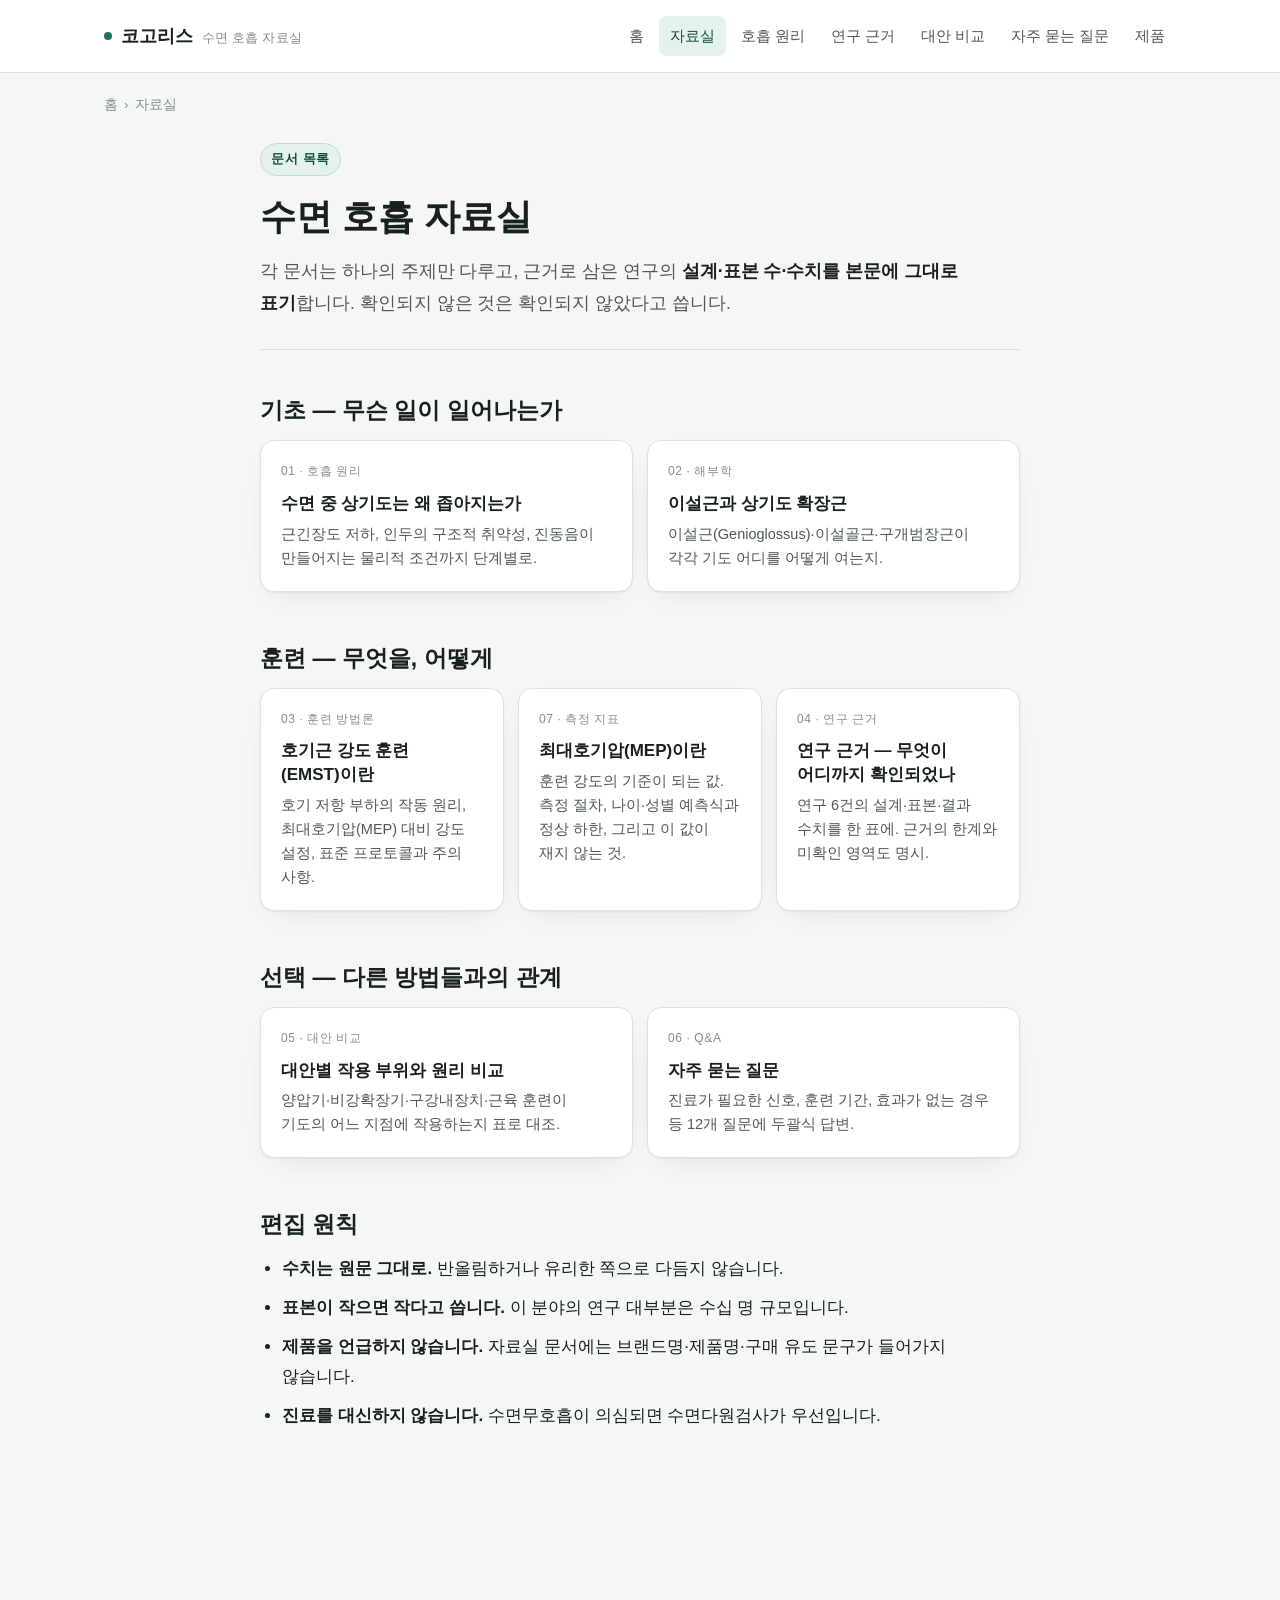
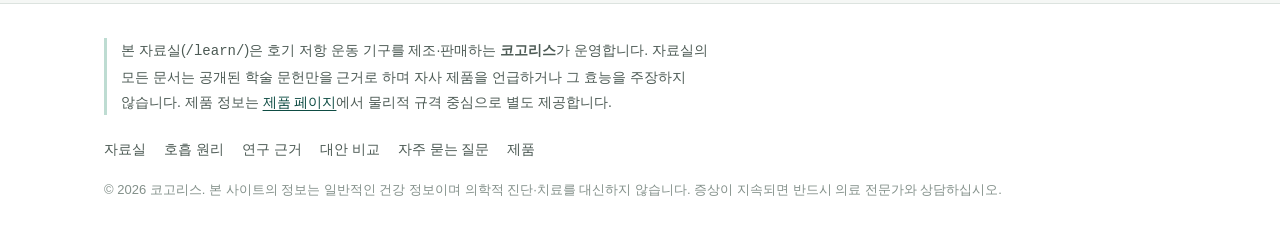
==== learn/index.html @ fdfea48b "Add files via upload" ====
<!DOCTYPE html>
<html lang="ko">
<head>
<meta charset="utf-8">
<meta name="viewport" content="width=device-width, initial-scale=1">
<title>수면 호흡 자료실 — 상기도 확장근·EMST 문서 목록 | 코고리스</title>
<meta name="description" content="수면 중 상기도 협착 원리, 이설근 해부학, 호기근 강도 훈련(EMST) 연구, 양압기·비강확장기 대안 비교 등 수면 호흡 관련 학술 자료 문서 목록입니다.">
<link rel="canonical" href="https://normalpint.github.io/learn/">
<meta name="robots" content="index, follow, max-snippet:-1">
<meta property="og:type" content="website">
<meta property="og:site_name" content="코고리스">
<meta property="og:locale" content="ko_KR">
<meta property="og:title" content="수면 호흡 자료실 — 상기도 확장근·EMST 문서 목록">
<meta property="og:description" content="수면 호흡 생리학과 상기도 근육 훈련 연구를 정리한 자료 문서 목록.">
<meta property="og:url" content="https://normalpint.github.io/learn/">
<style id="site-css">
/* 코고리스 — 공용 스타일. 텍스트 우선, 시맨틱 구조 유지. */

:root{
  --paper:#F5F7F5;
  --raised:#FFFFFF;
  --ink:#17211D;
  --ink-soft:#4C5A54;
  --ink-faint:#83908A;
  --line:#DCE3DF;
  --line-soft:#EAEEEC;
  --accent:#1F6F63;
  --accent-ink:#0E4C43;
  --accent-tint:#E4F1EC;
  --accent-line:#BEDCD2;
  --warn:#A3402F;
  --warn-tint:#F8EAE6;
  --shadow:0 1px 2px rgba(20,30,26,.05), 0 10px 30px -18px rgba(20,30,26,.18);
  --maxw:1120px;
}
@media (prefers-color-scheme: dark){
  :root:not([data-theme="light"]){
    --paper:#111917;
    --raised:#18221F;
    --ink:#E6EDE9;
    --ink-soft:#A6B4AE;
    --ink-faint:#6F7E78;
    --line:#2A3A35;
    --line-soft:#212E2A;
    --accent:#5FC1AE;
    --accent-ink:#8EDAC8;
    --accent-tint:#16302A;
    --accent-line:#2B5048;
    --warn:#E48876;
    --warn-tint:#39211C;
    --shadow:0 1px 2px rgba(0,0,0,.3), 0 10px 30px -18px rgba(0,0,0,.6);
  }
}
:root[data-theme="dark"]{
  --paper:#111917; --raised:#18221F; --ink:#E6EDE9; --ink-soft:#A6B4AE;
  --ink-faint:#6F7E78; --line:#2A3A35; --line-soft:#212E2A;
  --accent:#5FC1AE; --accent-ink:#8EDAC8; --accent-tint:#16302A; --accent-line:#2B5048;
  --warn:#E48876; --warn-tint:#39211C;
  --shadow:0 1px 2px rgba(0,0,0,.3), 0 10px 30px -18px rgba(0,0,0,.6);
}

*{box-sizing:border-box}
html{-webkit-text-size-adjust:100%; scroll-behavior:smooth}
body{
  margin:0; background:var(--paper); color:var(--ink);
  font-family:"Pretendard","Noto Sans KR",-apple-system,BlinkMacSystemFont,"Segoe UI",sans-serif;
  font-size:17px; line-height:1.8; -webkit-font-smoothing:antialiased;
  word-break:keep-all; overflow-wrap:break-word;
}
@media (prefers-reduced-motion: reduce){*{animation-duration:.001ms!important;transition-duration:.001ms!important;scroll-behavior:auto}}

h1,h2,h3,h4{font-weight:700; color:var(--ink); line-height:1.4; text-wrap:balance; margin:0}
a{color:var(--accent-ink); text-underline-offset:3px}
a:hover{color:var(--accent)}
img{max-width:100%; height:auto}

.skip{position:absolute; left:-9999px}
.skip:focus{left:8px; top:8px; z-index:99; background:var(--raised); padding:10px 14px; border-radius:8px; border:1px solid var(--line)}

/* ---------- 헤더 ---------- */
.site-head{border-bottom:1px solid var(--line); background:var(--raised)}
.site-head .inner{
  max-width:var(--maxw); margin:0 auto; padding:16px 24px;
  display:flex; align-items:center; justify-content:space-between; gap:20px; flex-wrap:wrap;
}
.brand{display:flex; align-items:baseline; gap:9px; text-decoration:none; color:var(--ink); font-weight:700; font-size:18px}
.brand .dot{width:8px; height:8px; border-radius:50%; background:var(--accent); flex:none; align-self:center}
.brand small{font-weight:500; font-size:12.5px; color:var(--ink-faint); letter-spacing:.02em}
.site-nav{display:flex; gap:4px; flex-wrap:wrap}
.site-nav a{
  text-decoration:none; color:var(--ink-soft); font-size:14.5px; font-weight:500;
  padding:7px 11px; border-radius:8px;
}
.site-nav a:hover{background:var(--line-soft); color:var(--ink)}
.site-nav a[aria-current="page"]{background:var(--accent-tint); color:var(--accent-ink)}

/* ---------- 레이아웃 ---------- */
.shell{max-width:var(--maxw); margin:0 auto; padding:0 24px 88px}
.doc{max-width:760px; margin:0 auto}
@media (max-width:640px){ .shell{padding:0 18px 64px} body{font-size:16px} }

.crumbs{font-size:13.5px; color:var(--ink-faint); padding:20px 0 0; margin:0}
.crumbs a{color:var(--ink-faint); text-decoration:none}
.crumbs a:hover{color:var(--ink); text-decoration:underline}
.crumbs span{margin:0 6px}

.doc-head{padding:26px 0 30px; border-bottom:1px solid var(--line); margin-bottom:38px}
.kicker{
  display:inline-block; font-size:12.5px; font-weight:600; letter-spacing:.06em;
  color:var(--accent-ink); background:var(--accent-tint); border:1px solid var(--accent-line);
  padding:4px 10px; border-radius:999px; margin-bottom:16px;
}
.doc-head h1{font-size:clamp(26px,4.4vw,36px); margin-bottom:14px}
.summary{font-size:17.5px; color:var(--ink-soft); margin:0}
.summary strong{color:var(--ink); font-weight:600}
.doc-meta{margin-top:18px; font-size:13.5px; color:var(--ink-faint)}

section{margin-bottom:44px; scroll-margin-top:24px}
h2{font-size:23px; margin:0 0 14px; padding-top:6px}
h3{font-size:18px; margin:30px 0 10px}
h4{font-size:16px; margin:22px 0 8px}
p{margin:0 0 16px}
ul,ol{margin:0 0 18px; padding-left:22px}
li{margin-bottom:8px}
li:last-child{margin-bottom:0}
strong{font-weight:600}

/* 두괄식 답변 블록 */
.answer{
  background:var(--accent-tint); border:1px solid var(--accent-line);
  border-radius:12px; padding:16px 20px; margin:0 0 22px;
}
.answer p{margin:0; color:var(--ink)}
.answer p + p{margin-top:10px}

/* ---------- 다이어그램 ---------- */
figure.diagram{margin:0 0 28px}
figure.diagram svg{width:100%; height:auto; display:block}
figure.diagram figcaption{font-size:13.5px; color:var(--ink-faint); margin-top:10px}
.legend{display:flex; flex-wrap:wrap; gap:16px; margin-top:12px; font-size:13.5px; color:var(--ink-soft)}
.legend span{display:flex; align-items:center; gap:7px}
.legend i{width:22px; height:12px; border-radius:4px; flex:none; display:block}
.legend i.solid{background:var(--accent-tint); border:1.5px solid var(--accent)}
.legend i.dashed{background:transparent; border:1.5px dashed var(--ink-faint)}

/* ---------- 표 ---------- */
figure.table{margin:0 0 26px}
figure.table figcaption{font-size:13.5px; color:var(--ink-faint); margin-bottom:8px}
.scroll{overflow-x:auto; border:1px solid var(--line); border-radius:12px; background:var(--raised)}
table{border-collapse:collapse; width:100%; min-width:520px}
th,td{text-align:left; padding:11px 16px; font-size:15px; border-bottom:1px solid var(--line-soft); vertical-align:top}
thead th{font-size:13px; font-weight:600; color:var(--ink-faint); background:var(--line-soft); letter-spacing:.02em}
tbody tr:last-child td{border-bottom:none}
td.num{font-variant-numeric:tabular-nums; white-space:nowrap}
td.good{color:var(--accent-ink); font-weight:600}
td.bad{color:var(--warn); font-weight:600}

/* ---------- 콜아웃 ---------- */
.note,.caution{
  border-radius:12px; padding:16px 20px; margin:0 0 24px; font-size:15.5px;
  border:1px solid var(--line); background:var(--line-soft);
}
.caution{background:var(--warn-tint); border-color:transparent}
.note p,.caution p{margin:0; color:var(--ink-soft)}
.note p+p,.caution p+p{margin-top:10px}
.note b,.caution b{color:var(--ink); display:block; margin-bottom:5px; font-size:13px; letter-spacing:.05em}
.caution b{color:var(--warn)}

/* ---------- FAQ ---------- */
.qa{border-top:1px solid var(--line); padding:24px 0}
.qa:last-of-type{border-bottom:1px solid var(--line)}
.qa h3{margin:0 0 10px; font-size:18px}
.qa p:last-child{margin-bottom:0}

/* ---------- 카드 ---------- */
.cards{display:grid; grid-template-columns:repeat(auto-fit,minmax(240px,1fr)); gap:14px; margin:0 0 30px}
.card{
  display:block; text-decoration:none; color:inherit; background:var(--raised);
  border:1px solid var(--line); border-radius:14px; padding:20px; box-shadow:var(--shadow);
}
.card:hover{border-color:var(--accent-line)}
.card h3{margin:0 0 7px; font-size:17px; color:var(--ink)}
.card p{margin:0; font-size:14.5px; color:var(--ink-soft); line-height:1.65}
.card .tag{font-size:12px; color:var(--ink-faint); letter-spacing:.05em; display:block; margin-bottom:9px}

/* ---------- 참고문헌 ---------- */
ol.refs{padding-left:20px; font-size:14.5px; color:var(--ink-soft); line-height:1.7}
ol.refs li{margin-bottom:12px}
ol.refs cite{font-style:normal; color:var(--ink)}

/* ---------- 다음 단계 링크 ---------- */
.onward{
  border-top:1px solid var(--line); margin-top:8px; padding-top:22px;
  font-size:15.5px; color:var(--ink-soft);
}
.onward a{font-weight:600}

/* ---------- 제품 사진 ---------- */
figure.shot{margin:0 0 26px}
figure.shot img, figure.shot video{
  width:100%; height:auto; display:block; border-radius:12px;
  background:var(--line-soft); border:1px solid var(--line);
}
figure.shot figcaption{font-size:13.5px; color:var(--ink-faint); margin-top:9px}
.shot-pair{display:grid; grid-template-columns:1fr 1fr; gap:14px; margin:0 0 26px}
@media (max-width:560px){ .shot-pair{grid-template-columns:1fr} }
.shot-pair figure{margin:0}
.shot-pair figcaption{text-align:center}
figure.shot.narrow{max-width:420px}

/* ---------- 제품 페이지 ---------- */
.spec dt{font-size:13px; color:var(--ink-faint); letter-spacing:.04em; margin-top:14px}
.spec dd{margin:2px 0 0; font-size:16px}
.todo{
  background:var(--warn-tint); color:var(--warn); border:1px dashed var(--warn);
  border-radius:6px; padding:1px 7px; font-size:13.5px; font-weight:600; white-space:nowrap;
}
.buy{
  display:inline-block; background:var(--accent); color:#FFFFFF; text-decoration:none;
  font-weight:600; padding:13px 26px; border-radius:10px; font-size:16px; margin:6px 0 0;
}
.buy:hover{background:var(--accent-ink); color:#FFFFFF}

/* ---------- 푸터 ---------- */
.site-foot{border-top:1px solid var(--line); background:var(--raised); margin-top:40px}
.site-foot .inner{max-width:var(--maxw); margin:0 auto; padding:34px 24px 44px; font-size:14px; color:var(--ink-soft)}
.site-foot .disclose{
  border-left:3px solid var(--accent-line); padding-left:14px; margin:0 0 22px; max-width:620px;
}
.site-foot nav{display:flex; gap:18px; flex-wrap:wrap; margin-bottom:16px}
.site-foot nav a{color:var(--ink-soft); text-decoration:none}
.site-foot nav a:hover{color:var(--ink); text-decoration:underline}
.site-foot .fine{font-size:13px; color:var(--ink-faint); margin:0}
</style>
<script type="application/ld+json">
{
  "@context": "https://schema.org",
  "@type": "CollectionPage",
  "@id": "https://normalpint.github.io/learn/#page",
  "url": "https://normalpint.github.io/learn/",
  "name": "수면 호흡 자료실",
  "description": "수면 호흡 생리학과 상기도 근육 훈련 연구를 정리한 자료 문서 목록.",
  "inLanguage": "ko-KR",
  "isPartOf": { "@id": "https://normalpint.github.io/#website" },
  "breadcrumb": {
    "@type": "BreadcrumbList",
    "itemListElement": [
      { "@type": "ListItem", "position": 1, "name": "홈", "item": "https://normalpint.github.io/" },
      { "@type": "ListItem", "position": 2, "name": "자료실", "item": "https://normalpint.github.io/learn/" }
    ]
  },
  "hasPart": [
    { "@type": "Article", "name": "수면 중 상기도는 왜 좁아지는가", "url": "https://normalpint.github.io/learn/mechanism/" },
    { "@type": "Article", "name": "이설근과 상기도 확장근", "url": "https://normalpint.github.io/learn/genioglossus/" },
    { "@type": "Article", "name": "호기근 강도 훈련(EMST)이란", "url": "https://normalpint.github.io/learn/emst/" },
    { "@type": "Article", "name": "최대호기압(MEP)이란", "url": "https://normalpint.github.io/learn/mep/" },
    { "@type": "Article", "name": "연구 근거 — 무엇이 어디까지 확인되었나", "url": "https://normalpint.github.io/learn/research/" },
    { "@type": "Article", "name": "대안별 작용 부위와 원리 비교", "url": "https://normalpint.github.io/learn/compare/" },
    { "@type": "FAQPage", "name": "자주 묻는 질문", "url": "https://normalpint.github.io/learn/faq/" }
  ]
}
</script>
</head>
<body>
<a class="skip" href="#main">본문 바로가기</a>

<header class="site-head">
  <div class="inner">
    <a class="brand" href="/"><span class="dot"></span>코고리스 <small>수면 호흡 자료실</small></a>
    <nav class="site-nav" aria-label="주요 메뉴">
      <a href="/">홈</a>
      <a href="/learn/" aria-current="page">자료실</a>
      <a href="/learn/mechanism/">호흡 원리</a>
      <a href="/learn/research/">연구 근거</a>
      <a href="/learn/compare/">대안 비교</a>
      <a href="/learn/faq/">자주 묻는 질문</a>
      <a href="/product/">제품</a>
    </nav>
  </div>
</header>

<div class="shell">
<nav class="crumbs" aria-label="현재 위치"><a href="/">홈</a><span>›</span>자료실</nav>
<main id="main" class="doc">

  <div class="doc-head">
    <span class="kicker">문서 목록</span>
    <h1>수면 호흡 자료실</h1>
    <p class="summary">
      각 문서는 하나의 주제만 다루고, 근거로 삼은 연구의 <strong>설계·표본 수·수치를 본문에 그대로 표기</strong>합니다.
      확인되지 않은 것은 확인되지 않았다고 씁니다.
    </p>
  </div>

  <section>
    <h2>기초 — 무슨 일이 일어나는가</h2>
    <div class="cards">
      <a class="card" href="/learn/mechanism/">
        <span class="tag">01 · 호흡 원리</span>
        <h3>수면 중 상기도는 왜 좁아지는가</h3>
        <p>근긴장도 저하, 인두의 구조적 취약성, 진동음이 만들어지는 물리적 조건까지 단계별로.</p>
      </a>
      <a class="card" href="/learn/genioglossus/">
        <span class="tag">02 · 해부학</span>
        <h3>이설근과 상기도 확장근</h3>
        <p>이설근(Genioglossus)·이설골근·구개범장근이 각각 기도 어디를 어떻게 여는지.</p>
      </a>
    </div>
  </section>

  <section>
    <h2>훈련 — 무엇을, 어떻게</h2>
    <div class="cards">
      <a class="card" href="/learn/emst/">
        <span class="tag">03 · 훈련 방법론</span>
        <h3>호기근 강도 훈련(EMST)이란</h3>
        <p>호기 저항 부하의 작동 원리, 최대호기압(MEP) 대비 강도 설정, 표준 프로토콜과 주의 사항.</p>
      </a>
      <a class="card" href="/learn/mep/">
        <span class="tag">07 · 측정 지표</span>
        <h3>최대호기압(MEP)이란</h3>
        <p>훈련 강도의 기준이 되는 값. 측정 절차, 나이·성별 예측식과 정상 하한, 그리고 이 값이 재지 않는 것.</p>
      </a>
      <a class="card" href="/learn/research/">
        <span class="tag">04 · 연구 근거</span>
        <h3>연구 근거 — 무엇이 어디까지 확인되었나</h3>
        <p>연구 6건의 설계·표본·결과 수치를 한 표에. 근거의 한계와 미확인 영역도 명시.</p>
      </a>
    </div>
  </section>

  <section>
    <h2>선택 — 다른 방법들과의 관계</h2>
    <div class="cards">
      <a class="card" href="/learn/compare/">
        <span class="tag">05 · 대안 비교</span>
        <h3>대안별 작용 부위와 원리 비교</h3>
        <p>양압기·비강확장기·구강내장치·근육 훈련이 기도의 어느 지점에 작용하는지 표로 대조.</p>
      </a>
      <a class="card" href="/learn/faq/">
        <span class="tag">06 · Q&amp;A</span>
        <h3>자주 묻는 질문</h3>
        <p>진료가 필요한 신호, 훈련 기간, 효과가 없는 경우 등 12개 질문에 두괄식 답변.</p>
      </a>
    </div>
  </section>

  <section>
    <h2>편집 원칙</h2>
    <ul>
      <li><strong>수치는 원문 그대로.</strong> 반올림하거나 유리한 쪽으로 다듬지 않습니다.</li>
      <li><strong>표본이 작으면 작다고 씁니다.</strong> 이 분야의 연구 대부분은 수십 명 규모입니다.</li>
      <li><strong>제품을 언급하지 않습니다.</strong> 자료실 문서에는 브랜드명·제품명·구매 유도 문구가 들어가지 않습니다.</li>
      <li><strong>진료를 대신하지 않습니다.</strong> 수면무호흡이 의심되면 수면다원검사가 우선입니다.</li>
    </ul>
  </section>

</main>
</div>

<footer class="site-foot">
  <div class="inner">
    <p class="disclose">
      본 자료실(<code>/learn/</code>)은 호기 저항 운동 기구를 제조·판매하는 <strong>코고리스</strong>가 운영합니다.
      자료실의 모든 문서는 공개된 학술 문헌만을 근거로 하며 자사 제품을 언급하거나 그 효능을 주장하지 않습니다.
      제품 정보는 <a href="/product/">제품 페이지</a>에서 물리적 규격 중심으로 별도 제공합니다.
    </p>
    <nav aria-label="푸터 메뉴">
      <a href="/learn/">자료실</a>
      <a href="/learn/mechanism/">호흡 원리</a>
      <a href="/learn/research/">연구 근거</a>
      <a href="/learn/compare/">대안 비교</a>
      <a href="/learn/faq/">자주 묻는 질문</a>
      <a href="/product/">제품</a>
    </nav>
    <p class="fine">
      © 2026 코고리스. 본 사이트의 정보는 일반적인 건강 정보이며 의학적 진단·치료를 대신하지 않습니다.
      증상이 지속되면 반드시 의료 전문가와 상담하십시오.
    </p>
  </div>
</footer>

</body>
</html>
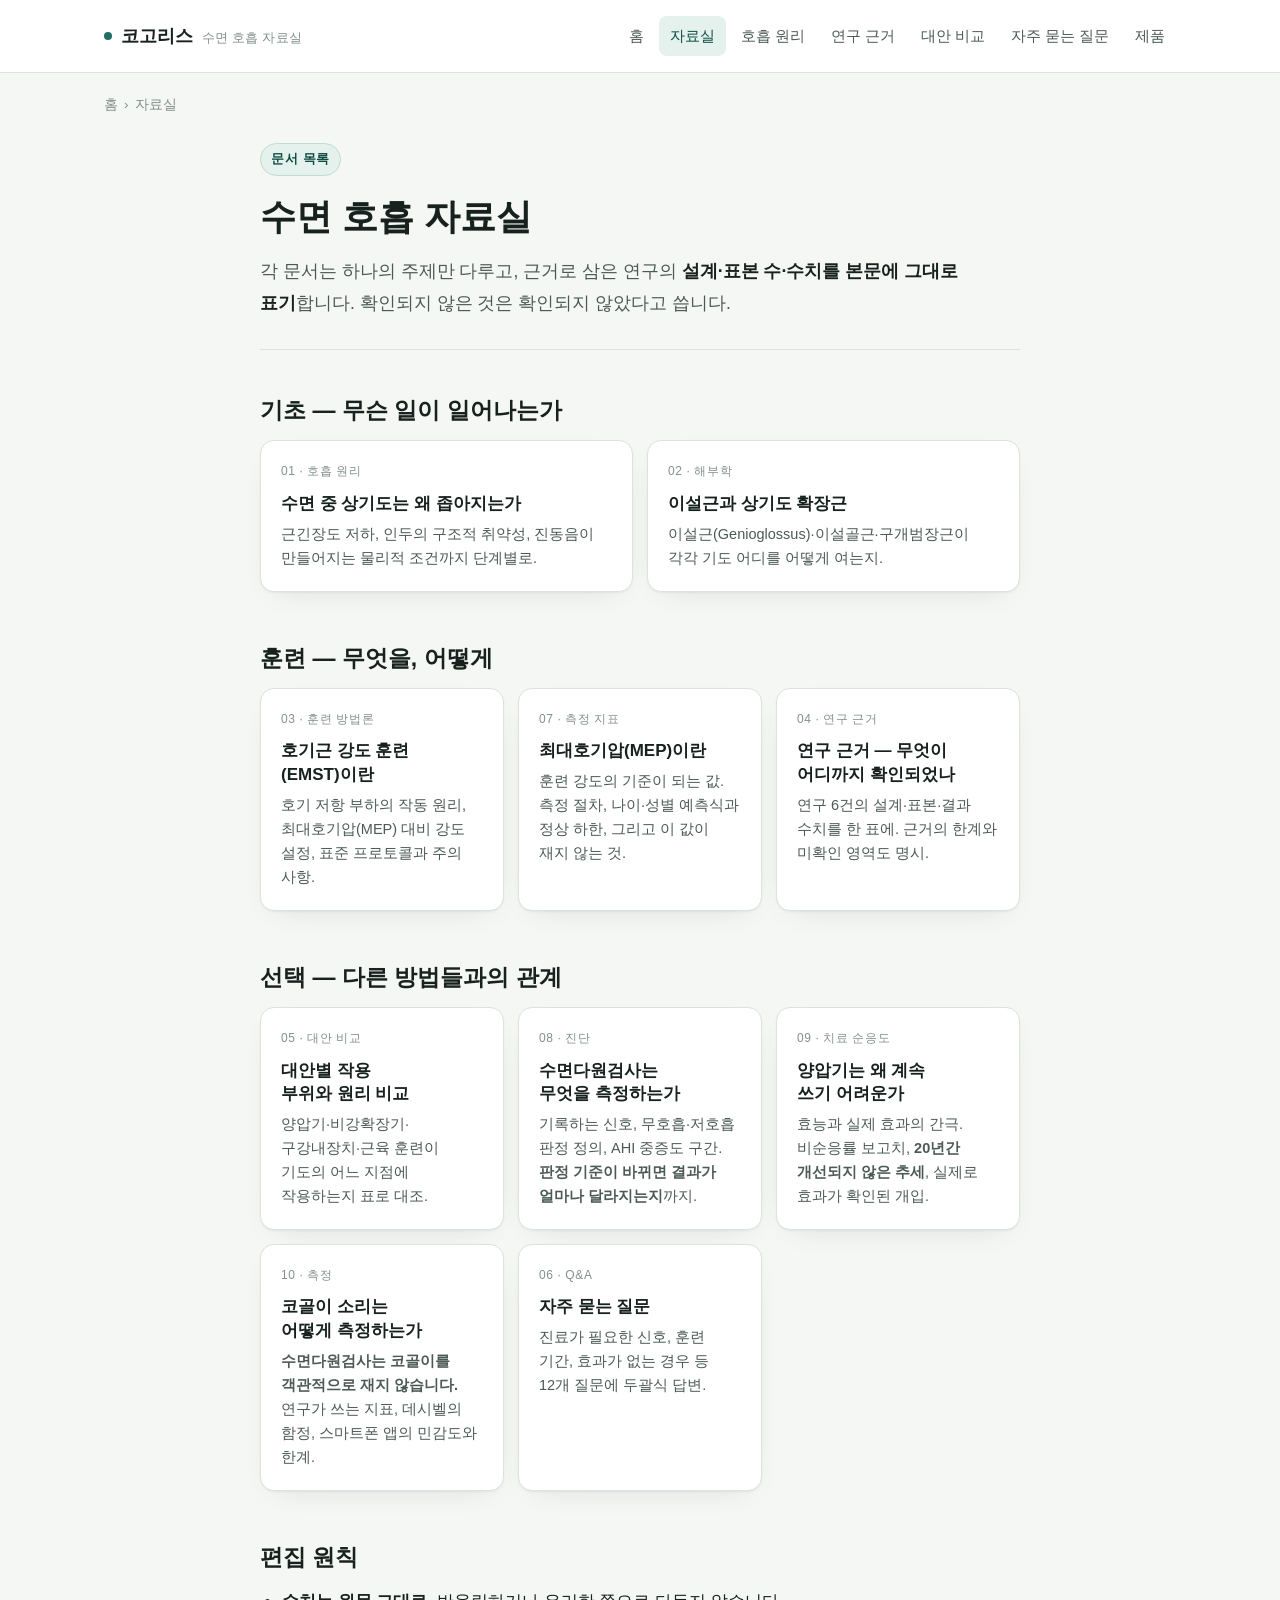
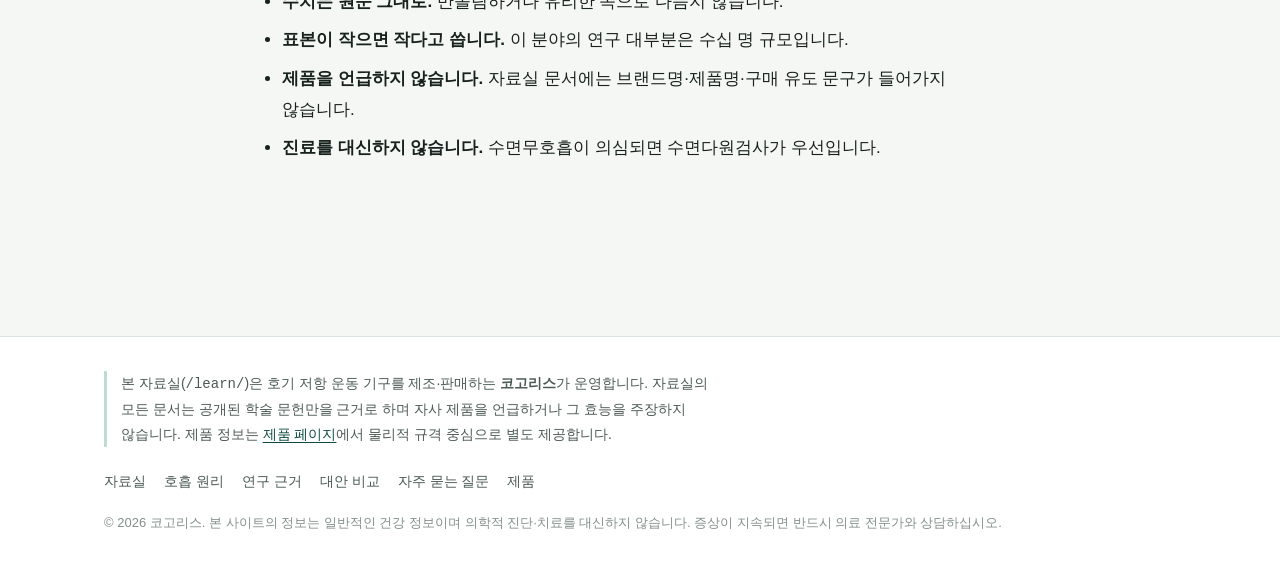
==== commit 1b4cbf01: "Add files via upload" ====
--- a/learn/index.html
+++ b/learn/index.html
@@ -256,6 +256,9 @@
     { "@type": "Article", "name": "최대호기압(MEP)이란", "url": "https://normalpint.github.io/learn/mep/" },
     { "@type": "Article", "name": "연구 근거 — 무엇이 어디까지 확인되었나", "url": "https://normalpint.github.io/learn/research/" },
     { "@type": "Article", "name": "대안별 작용 부위와 원리 비교", "url": "https://normalpint.github.io/learn/compare/" },
+    { "@type": "Article", "name": "수면다원검사는 무엇을 측정하는가", "url": "https://normalpint.github.io/learn/sleep-study/" },
+    { "@type": "Article", "name": "양압기는 왜 계속 쓰기 어려운가", "url": "https://normalpint.github.io/learn/cpap-adherence/" },
+    { "@type": "Article", "name": "코골이 소리는 어떻게 측정하는가", "url": "https://normalpint.github.io/learn/snoring-sound/" },
     { "@type": "FAQPage", "name": "자주 묻는 질문", "url": "https://normalpint.github.io/learn/faq/" }
   ]
 }
@@ -336,6 +339,21 @@
         <span class="tag">05 · 대안 비교</span>
         <h3>대안별 작용 부위와 원리 비교</h3>
         <p>양압기·비강확장기·구강내장치·근육 훈련이 기도의 어느 지점에 작용하는지 표로 대조.</p>
+      </a>
+      <a class="card" href="/learn/sleep-study/">
+        <span class="tag">08 · 진단</span>
+        <h3>수면다원검사는 무엇을 측정하는가</h3>
+        <p>기록하는 신호, 무호흡·저호흡 판정 정의, AHI 중증도 구간. <strong>판정 기준이 바뀌면 결과가 얼마나 달라지는지</strong>까지.</p>
+      </a>
+      <a class="card" href="/learn/cpap-adherence/">
+        <span class="tag">09 · 치료 순응도</span>
+        <h3>양압기는 왜 계속 쓰기 어려운가</h3>
+        <p>효능과 실제 효과의 간극. 비순응률 보고치, <strong>20년간 개선되지 않은 추세</strong>, 실제로 효과가 확인된 개입.</p>
+      </a>
+      <a class="card" href="/learn/snoring-sound/">
+        <span class="tag">10 · 측정</span>
+        <h3>코골이 소리는 어떻게 측정하는가</h3>
+        <p><strong>수면다원검사는 코골이를 객관적으로 재지 않습니다.</strong> 연구가 쓰는 지표, 데시벨의 함정, 스마트폰 앱의 민감도와 한계.</p>
       </a>
       <a class="card" href="/learn/faq/">
         <span class="tag">06 · Q&amp;A</span>
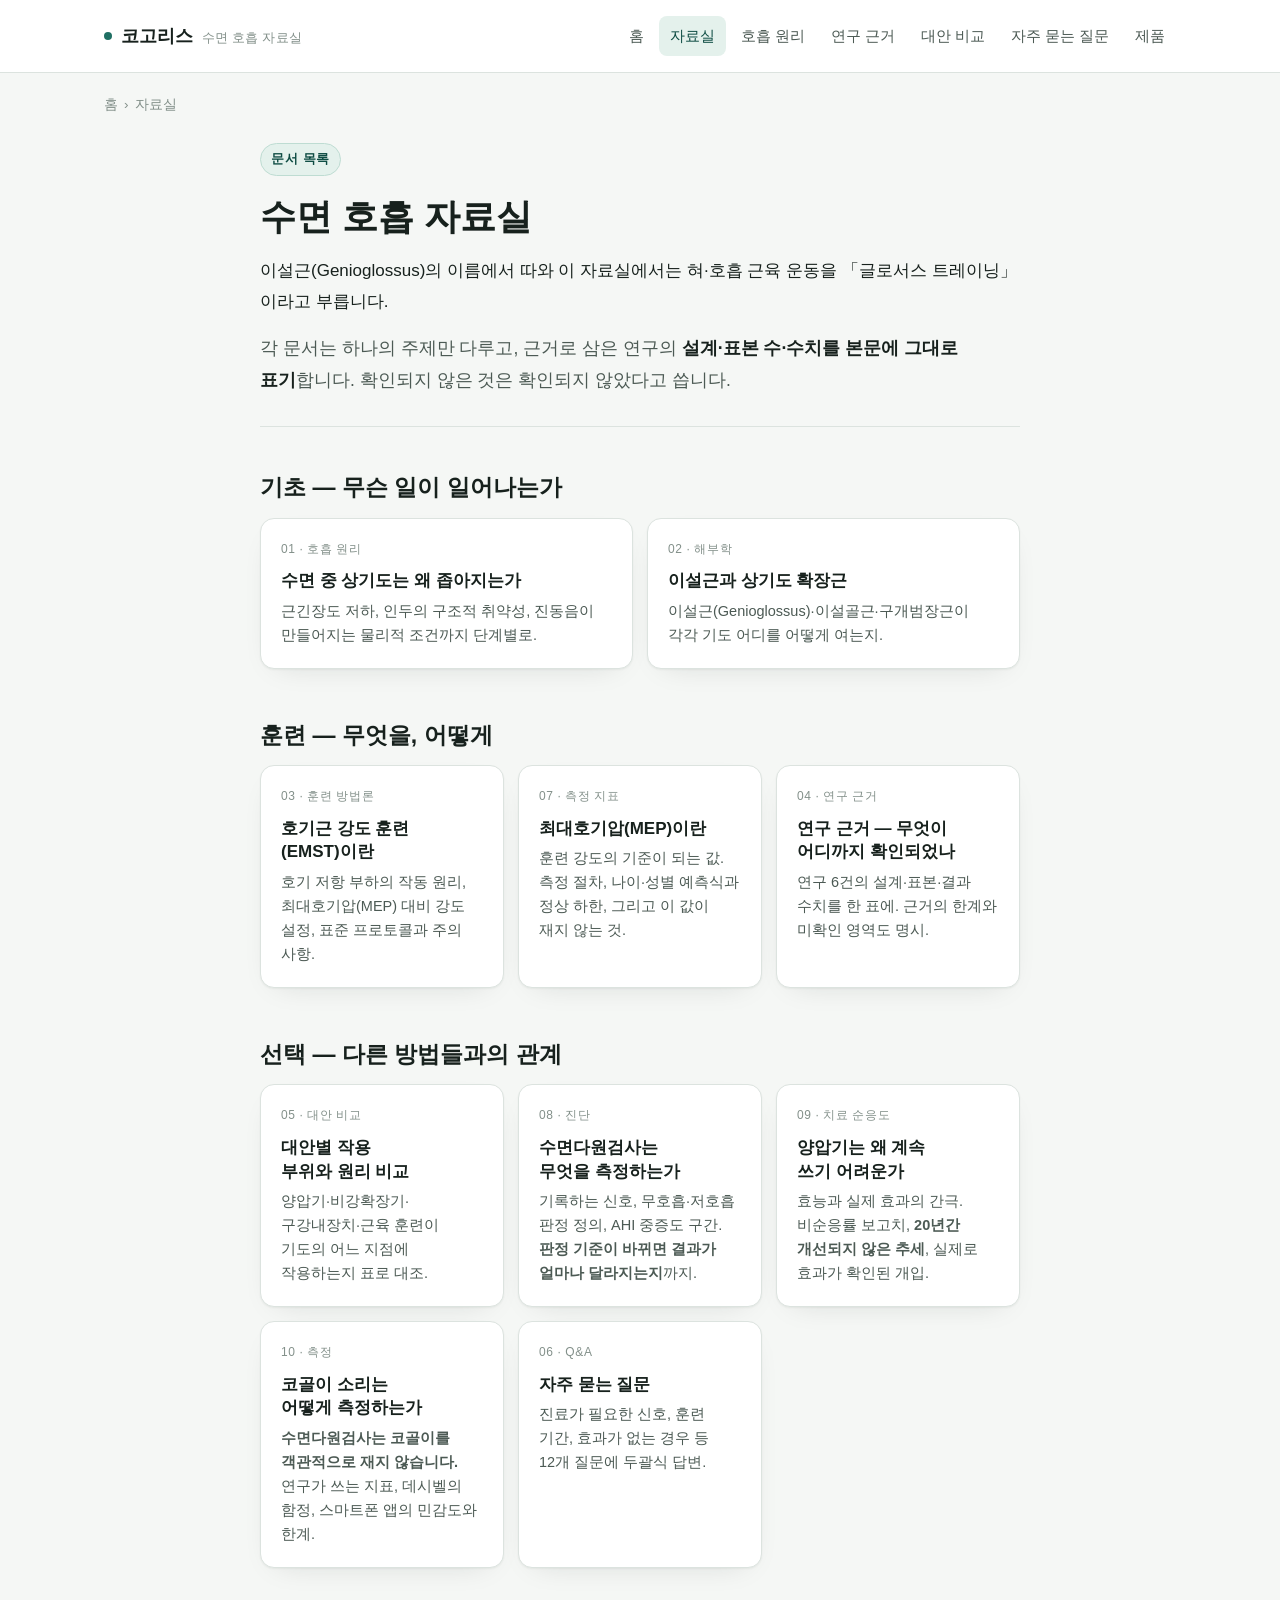
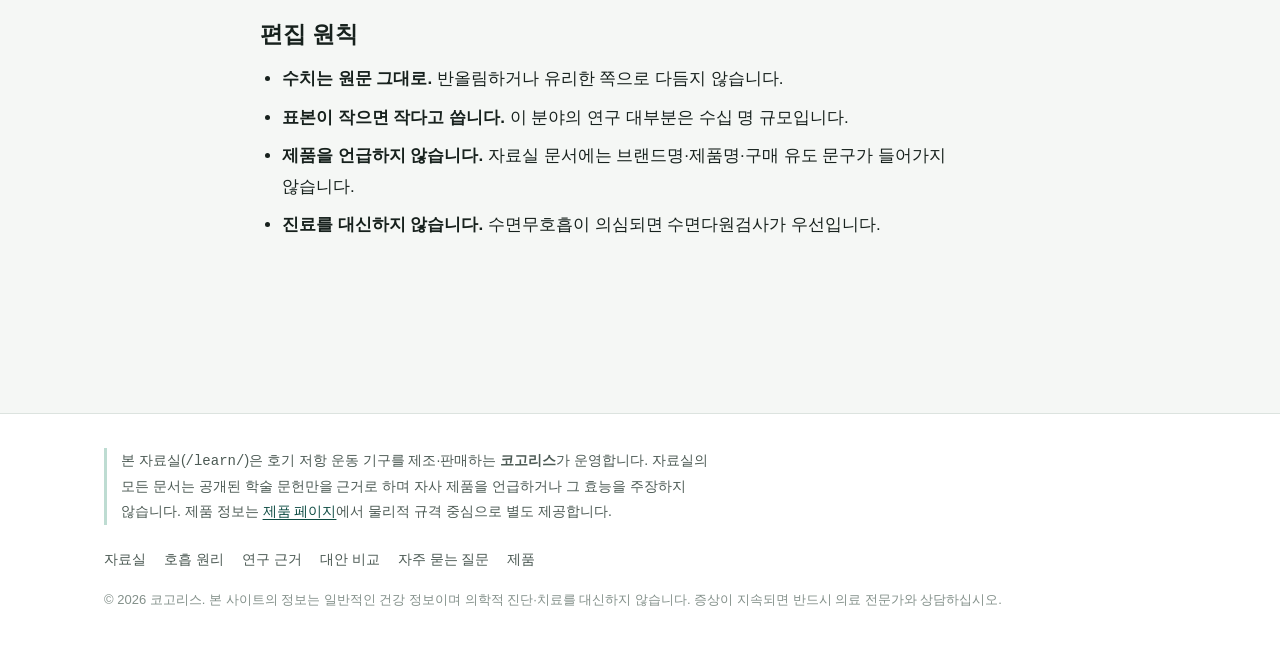
==== commit 4b496c31: "Publish Kogoris R11 at kogoris.com" ====
--- a/learn/index.html
+++ b/learn/index.html
@@ -1,402 +1,460 @@
-<!DOCTYPE html>
-<html lang="ko">
-<head>
-<meta charset="utf-8">
-<meta name="viewport" content="width=device-width, initial-scale=1">
-<title>수면 호흡 자료실 — 상기도 확장근·EMST 문서 목록 | 코고리스</title>
-<meta name="description" content="수면 중 상기도 협착 원리, 이설근 해부학, 호기근 강도 훈련(EMST) 연구, 양압기·비강확장기 대안 비교 등 수면 호흡 관련 학술 자료 문서 목록입니다.">
-<link rel="canonical" href="https://normalpint.github.io/learn/">
-<meta name="robots" content="index, follow, max-snippet:-1">
-<meta property="og:type" content="website">
-<meta property="og:site_name" content="코고리스">
-<meta property="og:locale" content="ko_KR">
-<meta property="og:title" content="수면 호흡 자료실 — 상기도 확장근·EMST 문서 목록">
-<meta property="og:description" content="수면 호흡 생리학과 상기도 근육 훈련 연구를 정리한 자료 문서 목록.">
-<meta property="og:url" content="https://normalpint.github.io/learn/">
-<style id="site-css">
-/* 코고리스 — 공용 스타일. 텍스트 우선, 시맨틱 구조 유지. */
-
-:root{
-  --paper:#F5F7F5;
-  --raised:#FFFFFF;
-  --ink:#17211D;
-  --ink-soft:#4C5A54;
-  --ink-faint:#83908A;
-  --line:#DCE3DF;
-  --line-soft:#EAEEEC;
-  --accent:#1F6F63;
-  --accent-ink:#0E4C43;
-  --accent-tint:#E4F1EC;
-  --accent-line:#BEDCD2;
-  --warn:#A3402F;
-  --warn-tint:#F8EAE6;
-  --shadow:0 1px 2px rgba(20,30,26,.05), 0 10px 30px -18px rgba(20,30,26,.18);
-  --maxw:1120px;
-}
-@media (prefers-color-scheme: dark){
-  :root:not([data-theme="light"]){
-    --paper:#111917;
-    --raised:#18221F;
-    --ink:#E6EDE9;
-    --ink-soft:#A6B4AE;
-    --ink-faint:#6F7E78;
-    --line:#2A3A35;
-    --line-soft:#212E2A;
-    --accent:#5FC1AE;
-    --accent-ink:#8EDAC8;
-    --accent-tint:#16302A;
-    --accent-line:#2B5048;
-    --warn:#E48876;
-    --warn-tint:#39211C;
-    --shadow:0 1px 2px rgba(0,0,0,.3), 0 10px 30px -18px rgba(0,0,0,.6);
-  }
-}
-:root[data-theme="dark"]{
-  --paper:#111917; --raised:#18221F; --ink:#E6EDE9; --ink-soft:#A6B4AE;
-  --ink-faint:#6F7E78; --line:#2A3A35; --line-soft:#212E2A;
-  --accent:#5FC1AE; --accent-ink:#8EDAC8; --accent-tint:#16302A; --accent-line:#2B5048;
-  --warn:#E48876; --warn-tint:#39211C;
-  --shadow:0 1px 2px rgba(0,0,0,.3), 0 10px 30px -18px rgba(0,0,0,.6);
-}
-
-*{box-sizing:border-box}
-html{-webkit-text-size-adjust:100%; scroll-behavior:smooth}
-body{
-  margin:0; background:var(--paper); color:var(--ink);
-  font-family:"Pretendard","Noto Sans KR",-apple-system,BlinkMacSystemFont,"Segoe UI",sans-serif;
-  font-size:17px; line-height:1.8; -webkit-font-smoothing:antialiased;
-  word-break:keep-all; overflow-wrap:break-word;
-}
-@media (prefers-reduced-motion: reduce){*{animation-duration:.001ms!important;transition-duration:.001ms!important;scroll-behavior:auto}}
-
-h1,h2,h3,h4{font-weight:700; color:var(--ink); line-height:1.4; text-wrap:balance; margin:0}
-a{color:var(--accent-ink); text-underline-offset:3px}
-a:hover{color:var(--accent)}
-img{max-width:100%; height:auto}
-
-.skip{position:absolute; left:-9999px}
-.skip:focus{left:8px; top:8px; z-index:99; background:var(--raised); padding:10px 14px; border-radius:8px; border:1px solid var(--line)}
-
-/* ---------- 헤더 ---------- */
-.site-head{border-bottom:1px solid var(--line); background:var(--raised)}
-.site-head .inner{
-  max-width:var(--maxw); margin:0 auto; padding:16px 24px;
-  display:flex; align-items:center; justify-content:space-between; gap:20px; flex-wrap:wrap;
-}
-.brand{display:flex; align-items:baseline; gap:9px; text-decoration:none; color:var(--ink); font-weight:700; font-size:18px}
-.brand .dot{width:8px; height:8px; border-radius:50%; background:var(--accent); flex:none; align-self:center}
-.brand small{font-weight:500; font-size:12.5px; color:var(--ink-faint); letter-spacing:.02em}
-.site-nav{display:flex; gap:4px; flex-wrap:wrap}
-.site-nav a{
-  text-decoration:none; color:var(--ink-soft); font-size:14.5px; font-weight:500;
-  padding:7px 11px; border-radius:8px;
-}
-.site-nav a:hover{background:var(--line-soft); color:var(--ink)}
-.site-nav a[aria-current="page"]{background:var(--accent-tint); color:var(--accent-ink)}
-
-/* ---------- 레이아웃 ---------- */
-.shell{max-width:var(--maxw); margin:0 auto; padding:0 24px 88px}
-.doc{max-width:760px; margin:0 auto}
-@media (max-width:640px){ .shell{padding:0 18px 64px} body{font-size:16px} }
-
-.crumbs{font-size:13.5px; color:var(--ink-faint); padding:20px 0 0; margin:0}
-.crumbs a{color:var(--ink-faint); text-decoration:none}
-.crumbs a:hover{color:var(--ink); text-decoration:underline}
-.crumbs span{margin:0 6px}
-
-.doc-head{padding:26px 0 30px; border-bottom:1px solid var(--line); margin-bottom:38px}
-.kicker{
-  display:inline-block; font-size:12.5px; font-weight:600; letter-spacing:.06em;
-  color:var(--accent-ink); background:var(--accent-tint); border:1px solid var(--accent-line);
-  padding:4px 10px; border-radius:999px; margin-bottom:16px;
-}
-.doc-head h1{font-size:clamp(26px,4.4vw,36px); margin-bottom:14px}
-.summary{font-size:17.5px; color:var(--ink-soft); margin:0}
-.summary strong{color:var(--ink); font-weight:600}
-.doc-meta{margin-top:18px; font-size:13.5px; color:var(--ink-faint)}
-
-section{margin-bottom:44px; scroll-margin-top:24px}
-h2{font-size:23px; margin:0 0 14px; padding-top:6px}
-h3{font-size:18px; margin:30px 0 10px}
-h4{font-size:16px; margin:22px 0 8px}
-p{margin:0 0 16px}
-ul,ol{margin:0 0 18px; padding-left:22px}
-li{margin-bottom:8px}
-li:last-child{margin-bottom:0}
-strong{font-weight:600}
-
-/* 두괄식 답변 블록 */
-.answer{
-  background:var(--accent-tint); border:1px solid var(--accent-line);
-  border-radius:12px; padding:16px 20px; margin:0 0 22px;
-}
-.answer p{margin:0; color:var(--ink)}
-.answer p + p{margin-top:10px}
-
-/* ---------- 다이어그램 ---------- */
-figure.diagram{margin:0 0 28px}
-figure.diagram svg{width:100%; height:auto; display:block}
-figure.diagram figcaption{font-size:13.5px; color:var(--ink-faint); margin-top:10px}
-.legend{display:flex; flex-wrap:wrap; gap:16px; margin-top:12px; font-size:13.5px; color:var(--ink-soft)}
-.legend span{display:flex; align-items:center; gap:7px}
-.legend i{width:22px; height:12px; border-radius:4px; flex:none; display:block}
-.legend i.solid{background:var(--accent-tint); border:1.5px solid var(--accent)}
-.legend i.dashed{background:transparent; border:1.5px dashed var(--ink-faint)}
-
-/* ---------- 표 ---------- */
-figure.table{margin:0 0 26px}
-figure.table figcaption{font-size:13.5px; color:var(--ink-faint); margin-bottom:8px}
-.scroll{overflow-x:auto; border:1px solid var(--line); border-radius:12px; background:var(--raised)}
-table{border-collapse:collapse; width:100%; min-width:520px}
-th,td{text-align:left; padding:11px 16px; font-size:15px; border-bottom:1px solid var(--line-soft); vertical-align:top}
-thead th{font-size:13px; font-weight:600; color:var(--ink-faint); background:var(--line-soft); letter-spacing:.02em}
-tbody tr:last-child td{border-bottom:none}
-td.num{font-variant-numeric:tabular-nums; white-space:nowrap}
-td.good{color:var(--accent-ink); font-weight:600}
-td.bad{color:var(--warn); font-weight:600}
-
-/* ---------- 콜아웃 ---------- */
-.note,.caution{
-  border-radius:12px; padding:16px 20px; margin:0 0 24px; font-size:15.5px;
-  border:1px solid var(--line); background:var(--line-soft);
-}
-.caution{background:var(--warn-tint); border-color:transparent}
-.note p,.caution p{margin:0; color:var(--ink-soft)}
-.note p+p,.caution p+p{margin-top:10px}
-.note b,.caution b{color:var(--ink); display:block; margin-bottom:5px; font-size:13px; letter-spacing:.05em}
-.caution b{color:var(--warn)}
-
-/* ---------- FAQ ---------- */
-.qa{border-top:1px solid var(--line); padding:24px 0}
-.qa:last-of-type{border-bottom:1px solid var(--line)}
-.qa h3{margin:0 0 10px; font-size:18px}
-.qa p:last-child{margin-bottom:0}
-
-/* ---------- 카드 ---------- */
-.cards{display:grid; grid-template-columns:repeat(auto-fit,minmax(240px,1fr)); gap:14px; margin:0 0 30px}
-.card{
-  display:block; text-decoration:none; color:inherit; background:var(--raised);
-  border:1px solid var(--line); border-radius:14px; padding:20px; box-shadow:var(--shadow);
-}
-.card:hover{border-color:var(--accent-line)}
-.card h3{margin:0 0 7px; font-size:17px; color:var(--ink)}
-.card p{margin:0; font-size:14.5px; color:var(--ink-soft); line-height:1.65}
-.card .tag{font-size:12px; color:var(--ink-faint); letter-spacing:.05em; display:block; margin-bottom:9px}
-
-/* ---------- 참고문헌 ---------- */
-ol.refs{padding-left:20px; font-size:14.5px; color:var(--ink-soft); line-height:1.7}
-ol.refs li{margin-bottom:12px}
-ol.refs cite{font-style:normal; color:var(--ink)}
-
-/* ---------- 다음 단계 링크 ---------- */
-.onward{
-  border-top:1px solid var(--line); margin-top:8px; padding-top:22px;
-  font-size:15.5px; color:var(--ink-soft);
-}
-.onward a{font-weight:600}
-
-/* ---------- 제품 사진 ---------- */
-figure.shot{margin:0 0 26px}
-figure.shot img, figure.shot video{
-  width:100%; height:auto; display:block; border-radius:12px;
-  background:var(--line-soft); border:1px solid var(--line);
-}
-figure.shot figcaption{font-size:13.5px; color:var(--ink-faint); margin-top:9px}
-.shot-pair{display:grid; grid-template-columns:1fr 1fr; gap:14px; margin:0 0 26px}
-@media (max-width:560px){ .shot-pair{grid-template-columns:1fr} }
-.shot-pair figure{margin:0}
-.shot-pair figcaption{text-align:center}
-figure.shot.narrow{max-width:420px}
-
-/* ---------- 제품 페이지 ---------- */
-.spec dt{font-size:13px; color:var(--ink-faint); letter-spacing:.04em; margin-top:14px}
-.spec dd{margin:2px 0 0; font-size:16px}
-.todo{
-  background:var(--warn-tint); color:var(--warn); border:1px dashed var(--warn);
-  border-radius:6px; padding:1px 7px; font-size:13.5px; font-weight:600; white-space:nowrap;
-}
-.buy{
-  display:inline-block; background:var(--accent); color:#FFFFFF; text-decoration:none;
-  font-weight:600; padding:13px 26px; border-radius:10px; font-size:16px; margin:6px 0 0;
-}
-.buy:hover{background:var(--accent-ink); color:#FFFFFF}
-
-/* ---------- 푸터 ---------- */
-.site-foot{border-top:1px solid var(--line); background:var(--raised); margin-top:40px}
-.site-foot .inner{max-width:var(--maxw); margin:0 auto; padding:34px 24px 44px; font-size:14px; color:var(--ink-soft)}
-.site-foot .disclose{
-  border-left:3px solid var(--accent-line); padding-left:14px; margin:0 0 22px; max-width:620px;
-}
-.site-foot nav{display:flex; gap:18px; flex-wrap:wrap; margin-bottom:16px}
-.site-foot nav a{color:var(--ink-soft); text-decoration:none}
-.site-foot nav a:hover{color:var(--ink); text-decoration:underline}
-.site-foot .fine{font-size:13px; color:var(--ink-faint); margin:0}
-</style>
-<script type="application/ld+json">
-{
-  "@context": "https://schema.org",
-  "@type": "CollectionPage",
-  "@id": "https://normalpint.github.io/learn/#page",
-  "url": "https://normalpint.github.io/learn/",
-  "name": "수면 호흡 자료실",
-  "description": "수면 호흡 생리학과 상기도 근육 훈련 연구를 정리한 자료 문서 목록.",
-  "inLanguage": "ko-KR",
-  "isPartOf": { "@id": "https://normalpint.github.io/#website" },
-  "breadcrumb": {
-    "@type": "BreadcrumbList",
-    "itemListElement": [
-      { "@type": "ListItem", "position": 1, "name": "홈", "item": "https://normalpint.github.io/" },
-      { "@type": "ListItem", "position": 2, "name": "자료실", "item": "https://normalpint.github.io/learn/" }
-    ]
-  },
-  "hasPart": [
-    { "@type": "Article", "name": "수면 중 상기도는 왜 좁아지는가", "url": "https://normalpint.github.io/learn/mechanism/" },
-    { "@type": "Article", "name": "이설근과 상기도 확장근", "url": "https://normalpint.github.io/learn/genioglossus/" },
-    { "@type": "Article", "name": "호기근 강도 훈련(EMST)이란", "url": "https://normalpint.github.io/learn/emst/" },
-    { "@type": "Article", "name": "최대호기압(MEP)이란", "url": "https://normalpint.github.io/learn/mep/" },
-    { "@type": "Article", "name": "연구 근거 — 무엇이 어디까지 확인되었나", "url": "https://normalpint.github.io/learn/research/" },
-    { "@type": "Article", "name": "대안별 작용 부위와 원리 비교", "url": "https://normalpint.github.io/learn/compare/" },
-    { "@type": "Article", "name": "수면다원검사는 무엇을 측정하는가", "url": "https://normalpint.github.io/learn/sleep-study/" },
-    { "@type": "Article", "name": "양압기는 왜 계속 쓰기 어려운가", "url": "https://normalpint.github.io/learn/cpap-adherence/" },
-    { "@type": "Article", "name": "코골이 소리는 어떻게 측정하는가", "url": "https://normalpint.github.io/learn/snoring-sound/" },
-    { "@type": "FAQPage", "name": "자주 묻는 질문", "url": "https://normalpint.github.io/learn/faq/" }
-  ]
-}
-</script>
-</head>
-<body>
-<a class="skip" href="#main">본문 바로가기</a>
-
-<header class="site-head">
-  <div class="inner">
-    <a class="brand" href="/"><span class="dot"></span>코고리스 <small>수면 호흡 자료실</small></a>
-    <nav class="site-nav" aria-label="주요 메뉴">
-      <a href="/">홈</a>
-      <a href="/learn/" aria-current="page">자료실</a>
-      <a href="/learn/mechanism/">호흡 원리</a>
-      <a href="/learn/research/">연구 근거</a>
-      <a href="/learn/compare/">대안 비교</a>
-      <a href="/learn/faq/">자주 묻는 질문</a>
-      <a href="/product/">제품</a>
-    </nav>
-  </div>
-</header>
-
-<div class="shell">
-<nav class="crumbs" aria-label="현재 위치"><a href="/">홈</a><span>›</span>자료실</nav>
-<main id="main" class="doc">
-
-  <div class="doc-head">
-    <span class="kicker">문서 목록</span>
-    <h1>수면 호흡 자료실</h1>
-    <p class="summary">
-      각 문서는 하나의 주제만 다루고, 근거로 삼은 연구의 <strong>설계·표본 수·수치를 본문에 그대로 표기</strong>합니다.
-      확인되지 않은 것은 확인되지 않았다고 씁니다.
-    </p>
-  </div>
-
-  <section>
-    <h2>기초 — 무슨 일이 일어나는가</h2>
-    <div class="cards">
-      <a class="card" href="/learn/mechanism/">
-        <span class="tag">01 · 호흡 원리</span>
-        <h3>수면 중 상기도는 왜 좁아지는가</h3>
-        <p>근긴장도 저하, 인두의 구조적 취약성, 진동음이 만들어지는 물리적 조건까지 단계별로.</p>
-      </a>
-      <a class="card" href="/learn/genioglossus/">
-        <span class="tag">02 · 해부학</span>
-        <h3>이설근과 상기도 확장근</h3>
-        <p>이설근(Genioglossus)·이설골근·구개범장근이 각각 기도 어디를 어떻게 여는지.</p>
-      </a>
-    </div>
-  </section>
-
-  <section>
-    <h2>훈련 — 무엇을, 어떻게</h2>
-    <div class="cards">
-      <a class="card" href="/learn/emst/">
-        <span class="tag">03 · 훈련 방법론</span>
-        <h3>호기근 강도 훈련(EMST)이란</h3>
-        <p>호기 저항 부하의 작동 원리, 최대호기압(MEP) 대비 강도 설정, 표준 프로토콜과 주의 사항.</p>
-      </a>
-      <a class="card" href="/learn/mep/">
-        <span class="tag">07 · 측정 지표</span>
-        <h3>최대호기압(MEP)이란</h3>
-        <p>훈련 강도의 기준이 되는 값. 측정 절차, 나이·성별 예측식과 정상 하한, 그리고 이 값이 재지 않는 것.</p>
-      </a>
-      <a class="card" href="/learn/research/">
-        <span class="tag">04 · 연구 근거</span>
-        <h3>연구 근거 — 무엇이 어디까지 확인되었나</h3>
-        <p>연구 6건의 설계·표본·결과 수치를 한 표에. 근거의 한계와 미확인 영역도 명시.</p>
-      </a>
-    </div>
-  </section>
-
-  <section>
-    <h2>선택 — 다른 방법들과의 관계</h2>
-    <div class="cards">
-      <a class="card" href="/learn/compare/">
-        <span class="tag">05 · 대안 비교</span>
-        <h3>대안별 작용 부위와 원리 비교</h3>
-        <p>양압기·비강확장기·구강내장치·근육 훈련이 기도의 어느 지점에 작용하는지 표로 대조.</p>
-      </a>
-      <a class="card" href="/learn/sleep-study/">
-        <span class="tag">08 · 진단</span>
-        <h3>수면다원검사는 무엇을 측정하는가</h3>
-        <p>기록하는 신호, 무호흡·저호흡 판정 정의, AHI 중증도 구간. <strong>판정 기준이 바뀌면 결과가 얼마나 달라지는지</strong>까지.</p>
-      </a>
-      <a class="card" href="/learn/cpap-adherence/">
-        <span class="tag">09 · 치료 순응도</span>
-        <h3>양압기는 왜 계속 쓰기 어려운가</h3>
-        <p>효능과 실제 효과의 간극. 비순응률 보고치, <strong>20년간 개선되지 않은 추세</strong>, 실제로 효과가 확인된 개입.</p>
-      </a>
-      <a class="card" href="/learn/snoring-sound/">
-        <span class="tag">10 · 측정</span>
-        <h3>코골이 소리는 어떻게 측정하는가</h3>
-        <p><strong>수면다원검사는 코골이를 객관적으로 재지 않습니다.</strong> 연구가 쓰는 지표, 데시벨의 함정, 스마트폰 앱의 민감도와 한계.</p>
-      </a>
-      <a class="card" href="/learn/faq/">
-        <span class="tag">06 · Q&amp;A</span>
-        <h3>자주 묻는 질문</h3>
-        <p>진료가 필요한 신호, 훈련 기간, 효과가 없는 경우 등 12개 질문에 두괄식 답변.</p>
-      </a>
-    </div>
-  </section>
-
-  <section>
-    <h2>편집 원칙</h2>
-    <ul>
-      <li><strong>수치는 원문 그대로.</strong> 반올림하거나 유리한 쪽으로 다듬지 않습니다.</li>
-      <li><strong>표본이 작으면 작다고 씁니다.</strong> 이 분야의 연구 대부분은 수십 명 규모입니다.</li>
-      <li><strong>제품을 언급하지 않습니다.</strong> 자료실 문서에는 브랜드명·제품명·구매 유도 문구가 들어가지 않습니다.</li>
-      <li><strong>진료를 대신하지 않습니다.</strong> 수면무호흡이 의심되면 수면다원검사가 우선입니다.</li>
-    </ul>
-  </section>
-
-</main>
-</div>
-
-<footer class="site-foot">
-  <div class="inner">
-    <p class="disclose">
-      본 자료실(<code>/learn/</code>)은 호기 저항 운동 기구를 제조·판매하는 <strong>코고리스</strong>가 운영합니다.
-      자료실의 모든 문서는 공개된 학술 문헌만을 근거로 하며 자사 제품을 언급하거나 그 효능을 주장하지 않습니다.
-      제품 정보는 <a href="/product/">제품 페이지</a>에서 물리적 규격 중심으로 별도 제공합니다.
-    </p>
-    <nav aria-label="푸터 메뉴">
-      <a href="/learn/">자료실</a>
-      <a href="/learn/mechanism/">호흡 원리</a>
-      <a href="/learn/research/">연구 근거</a>
-      <a href="/learn/compare/">대안 비교</a>
-      <a href="/learn/faq/">자주 묻는 질문</a>
-      <a href="/product/">제품</a>
-    </nav>
-    <p class="fine">
-      © 2026 코고리스. 본 사이트의 정보는 일반적인 건강 정보이며 의학적 진단·치료를 대신하지 않습니다.
-      증상이 지속되면 반드시 의료 전문가와 상담하십시오.
-    </p>
-  </div>
-</footer>
-
-</body>
-</html>
+<!DOCTYPE html>
+<html lang="ko">
+<head>
+<meta charset="utf-8">
+<meta name="viewport" content="width=device-width, initial-scale=1">
+<title>수면 호흡 자료실 — 상기도 확장근·EMST 문서 목록 | 코고리스</title>
+<meta name="description" content="수면 중 상기도 협착 원리, 이설근 해부학, 호기근 강도 훈련(EMST) 연구, 양압기·비강확장기 대안 비교 등 수면 호흡 관련 학술 자료 문서 목록입니다. 글로서스 트레이닝은 이 자료실에서 혀·호흡 근육 운동을 가리키는 이름입니다.">
+<link rel="canonical" href="https://kogoris.com/learn/">
+<meta name="robots" content="index, follow, max-snippet:-1">
+<meta property="og:type" content="website">
+<meta property="og:site_name" content="코고리스">
+<meta property="og:locale" content="ko_KR">
+<meta property="og:title" content="수면 호흡 자료실 — 상기도 확장근·EMST 문서 목록">
+<meta property="og:description" content="수면 호흡 생리학과 상기도 근육 훈련 연구를 정리한 자료 문서 목록.">
+<meta property="og:url" content="https://kogoris.com/learn/">
+<style id="site-css">
+/* 코고리스 — 공용 스타일. 텍스트 우선, 시맨틱 구조 유지. */
+
+:root{
+  --paper:#F5F7F5;
+  --raised:#FFFFFF;
+  --ink:#17211D;
+  --ink-soft:#4C5A54;
+  --ink-faint:#83908A;
+  --line:#DCE3DF;
+  --line-soft:#EAEEEC;
+  --accent:#1F6F63;
+  --accent-ink:#0E4C43;
+  --accent-tint:#E4F1EC;
+  --accent-line:#BEDCD2;
+  --warn:#A3402F;
+  --warn-tint:#F8EAE6;
+  --shadow:0 1px 2px rgba(20,30,26,.05), 0 10px 30px -18px rgba(20,30,26,.18);
+  --maxw:1120px;
+}
+@media (prefers-color-scheme: dark){
+  :root:not([data-theme="light"]){
+    --paper:#111917;
+    --raised:#18221F;
+    --ink:#E6EDE9;
+    --ink-soft:#A6B4AE;
+    --ink-faint:#6F7E78;
+    --line:#2A3A35;
+    --line-soft:#212E2A;
+    --accent:#5FC1AE;
+    --accent-ink:#8EDAC8;
+    --accent-tint:#16302A;
+    --accent-line:#2B5048;
+    --warn:#E48876;
+    --warn-tint:#39211C;
+    --shadow:0 1px 2px rgba(0,0,0,.3), 0 10px 30px -18px rgba(0,0,0,.6);
+  }
+}
+:root[data-theme="dark"]{
+  --paper:#111917; --raised:#18221F; --ink:#E6EDE9; --ink-soft:#A6B4AE;
+  --ink-faint:#6F7E78; --line:#2A3A35; --line-soft:#212E2A;
+  --accent:#5FC1AE; --accent-ink:#8EDAC8; --accent-tint:#16302A; --accent-line:#2B5048;
+  --warn:#E48876; --warn-tint:#39211C;
+  --shadow:0 1px 2px rgba(0,0,0,.3), 0 10px 30px -18px rgba(0,0,0,.6);
+}
+
+*{box-sizing:border-box}
+html{-webkit-text-size-adjust:100%; scroll-behavior:smooth}
+body{
+  margin:0; background:var(--paper); color:var(--ink);
+  font-family:"Pretendard","Noto Sans KR",-apple-system,BlinkMacSystemFont,"Segoe UI",sans-serif;
+  font-size:17px; line-height:1.8; -webkit-font-smoothing:antialiased;
+  word-break:keep-all; overflow-wrap:break-word;
+}
+@media (prefers-reduced-motion: reduce){*{animation-duration:.001ms!important;transition-duration:.001ms!important;scroll-behavior:auto}}
+
+h1,h2,h3,h4{font-weight:700; color:var(--ink); line-height:1.4; text-wrap:balance; margin:0}
+a{color:var(--accent-ink); text-underline-offset:3px}
+a:hover{color:var(--accent)}
+img{max-width:100%; height:auto}
+
+.skip{position:absolute; left:-9999px}
+.skip:focus{left:8px; top:8px; z-index:99; background:var(--raised); padding:10px 14px; border-radius:8px; border:1px solid var(--line)}
+
+/* ---------- 헤더 ---------- */
+.site-head{border-bottom:1px solid var(--line); background:var(--raised)}
+.site-head .inner{
+  max-width:var(--maxw); margin:0 auto; padding:16px 24px;
+  display:flex; align-items:center; justify-content:space-between; gap:20px; flex-wrap:wrap;
+}
+.brand{display:flex; align-items:baseline; gap:9px; text-decoration:none; color:var(--ink); font-weight:700; font-size:18px}
+.brand .dot{width:8px; height:8px; border-radius:50%; background:var(--accent); flex:none; align-self:center}
+.brand small{font-weight:500; font-size:12.5px; color:var(--ink-faint); letter-spacing:.02em}
+.site-nav{display:flex; gap:4px; flex-wrap:wrap}
+.site-nav a{
+  text-decoration:none; color:var(--ink-soft); font-size:14.5px; font-weight:500;
+  padding:7px 11px; border-radius:8px;
+}
+.site-nav a:hover{background:var(--line-soft); color:var(--ink)}
+.site-nav a[aria-current="page"]{background:var(--accent-tint); color:var(--accent-ink)}
+
+/* ---------- 레이아웃 ---------- */
+.shell{max-width:var(--maxw); margin:0 auto; padding:0 24px 88px}
+.doc{max-width:760px; margin:0 auto}
+@media (max-width:640px){ .shell{padding:0 18px 64px} body{font-size:16px} }
+
+.crumbs{font-size:13.5px; color:var(--ink-faint); padding:20px 0 0; margin:0}
+.crumbs a{color:var(--ink-faint); text-decoration:none}
+.crumbs a:hover{color:var(--ink); text-decoration:underline}
+.crumbs span{margin:0 6px}
+
+.doc-head{padding:26px 0 30px; border-bottom:1px solid var(--line); margin-bottom:38px}
+.kicker{
+  display:inline-block; font-size:12.5px; font-weight:600; letter-spacing:.06em;
+  color:var(--accent-ink); background:var(--accent-tint); border:1px solid var(--accent-line);
+  padding:4px 10px; border-radius:999px; margin-bottom:16px;
+}
+.doc-head h1{font-size:clamp(26px,4.4vw,36px); margin-bottom:14px}
+.summary{font-size:17.5px; color:var(--ink-soft); margin:0}
+.summary strong{color:var(--ink); font-weight:600}
+.doc-meta{margin-top:18px; font-size:13.5px; color:var(--ink-faint)}
+
+section{margin-bottom:44px; scroll-margin-top:24px}
+h2{font-size:23px; margin:0 0 14px; padding-top:6px}
+h3{font-size:18px; margin:30px 0 10px}
+h4{font-size:16px; margin:22px 0 8px}
+p{margin:0 0 16px}
+ul,ol{margin:0 0 18px; padding-left:22px}
+li{margin-bottom:8px}
+li:last-child{margin-bottom:0}
+strong{font-weight:600}
+
+/* 두괄식 답변 블록 */
+.answer{
+  background:var(--accent-tint); border:1px solid var(--accent-line);
+  border-radius:12px; padding:16px 20px; margin:0 0 22px;
+}
+.answer p{margin:0; color:var(--ink)}
+.answer p + p{margin-top:10px}
+
+/* ---------- 다이어그램 ---------- */
+figure.diagram{margin:0 0 28px}
+figure.diagram svg{width:100%; height:auto; display:block}
+figure.diagram figcaption{font-size:13.5px; color:var(--ink-faint); margin-top:10px}
+.legend{display:flex; flex-wrap:wrap; gap:16px; margin-top:12px; font-size:13.5px; color:var(--ink-soft)}
+.legend span{display:flex; align-items:center; gap:7px}
+.legend i{width:22px; height:12px; border-radius:4px; flex:none; display:block}
+.legend i.solid{background:var(--accent-tint); border:1.5px solid var(--accent)}
+.legend i.dashed{background:transparent; border:1.5px dashed var(--ink-faint)}
+
+/* ---------- 표 ---------- */
+figure.table{margin:0 0 26px}
+figure.table figcaption{font-size:13.5px; color:var(--ink-faint); margin-bottom:8px}
+.scroll{overflow-x:auto; border:1px solid var(--line); border-radius:12px; background:var(--raised)}
+table{border-collapse:collapse; width:100%; min-width:520px}
+th,td{text-align:left; padding:11px 16px; font-size:15px; border-bottom:1px solid var(--line-soft); vertical-align:top}
+thead th{font-size:13px; font-weight:600; color:var(--ink-faint); background:var(--line-soft); letter-spacing:.02em}
+tbody tr:last-child td{border-bottom:none}
+td.num{font-variant-numeric:tabular-nums; white-space:nowrap}
+td.good{color:var(--accent-ink); font-weight:600}
+td.bad{color:var(--warn); font-weight:600}
+
+/* ---------- 콜아웃 ---------- */
+.note,.caution{
+  border-radius:12px; padding:16px 20px; margin:0 0 24px; font-size:15.5px;
+  border:1px solid var(--line); background:var(--line-soft);
+}
+.caution{background:var(--warn-tint); border-color:transparent}
+.note p,.caution p{margin:0; color:var(--ink-soft)}
+.note p+p,.caution p+p{margin-top:10px}
+.note b,.caution b{color:var(--ink); display:block; margin-bottom:5px; font-size:13px; letter-spacing:.05em}
+.caution b{color:var(--warn)}
+
+/* ---------- FAQ ---------- */
+.qa{border-top:1px solid var(--line); padding:24px 0}
+.qa:last-of-type{border-bottom:1px solid var(--line)}
+.qa h3{margin:0 0 10px; font-size:18px}
+.qa p:last-child{margin-bottom:0}
+
+/* ---------- 카드 ---------- */
+.cards{display:grid; grid-template-columns:repeat(auto-fit,minmax(240px,1fr)); gap:14px; margin:0 0 30px}
+.card{
+  display:block; text-decoration:none; color:inherit; background:var(--raised);
+  border:1px solid var(--line); border-radius:14px; padding:20px; box-shadow:var(--shadow);
+}
+.card:hover{border-color:var(--accent-line)}
+.card h3{margin:0 0 7px; font-size:17px; color:var(--ink)}
+.card p{margin:0; font-size:14.5px; color:var(--ink-soft); line-height:1.65}
+.card .tag{font-size:12px; color:var(--ink-faint); letter-spacing:.05em; display:block; margin-bottom:9px}
+
+/* ---------- 참고문헌 ---------- */
+ol.refs{padding-left:20px; font-size:14.5px; color:var(--ink-soft); line-height:1.7}
+ol.refs li{margin-bottom:12px}
+ol.refs cite{font-style:normal; color:var(--ink)}
+
+/* ---------- 다음 단계 링크 ---------- */
+.onward{
+  border-top:1px solid var(--line); margin-top:8px; padding-top:22px;
+  font-size:15.5px; color:var(--ink-soft);
+}
+.onward a{font-weight:600}
+
+/* ---------- 제품 사진 ---------- */
+figure.shot{margin:0 0 26px}
+figure.shot img, figure.shot video{
+  width:100%; height:auto; display:block; border-radius:12px;
+  background:var(--line-soft); border:1px solid var(--line);
+}
+figure.shot figcaption{font-size:13.5px; color:var(--ink-faint); margin-top:9px}
+.shot-pair{display:grid; grid-template-columns:1fr 1fr; gap:14px; margin:0 0 26px}
+@media (max-width:560px){ .shot-pair{grid-template-columns:1fr} }
+.shot-pair figure{margin:0}
+.shot-pair figcaption{text-align:center}
+figure.shot.narrow{max-width:420px}
+
+/* ---------- 제품 페이지 ---------- */
+.spec dt{font-size:13px; color:var(--ink-faint); letter-spacing:.04em; margin-top:14px}
+.spec dd{margin:2px 0 0; font-size:16px}
+.todo{
+  background:var(--warn-tint); color:var(--warn); border:1px dashed var(--warn);
+  border-radius:6px; padding:1px 7px; font-size:13.5px; font-weight:600; white-space:nowrap;
+}
+.buy{
+  display:inline-block; background:var(--accent); color:#FFFFFF; text-decoration:none;
+  font-weight:600; padding:13px 26px; border-radius:10px; font-size:16px; margin:6px 0 0;
+}
+.buy:hover{background:var(--accent-ink); color:#FFFFFF}
+
+/* ---------- 푸터 ---------- */
+.site-foot{border-top:1px solid var(--line); background:var(--raised); margin-top:40px}
+.site-foot .inner{max-width:var(--maxw); margin:0 auto; padding:34px 24px 44px; font-size:14px; color:var(--ink-soft)}
+.site-foot .disclose{
+  border-left:3px solid var(--accent-line); padding-left:14px; margin:0 0 22px; max-width:620px;
+}
+.site-foot nav{display:flex; gap:18px; flex-wrap:wrap; margin-bottom:16px}
+.site-foot nav a{color:var(--ink-soft); text-decoration:none}
+.site-foot nav a:hover{color:var(--ink); text-decoration:underline}
+.site-foot .fine{font-size:13px; color:var(--ink-faint); margin:0}
+</style>
+<script type="application/ld+json">{
+  "@context": "https://schema.org",
+  "@type": "CollectionPage",
+  "@id": "https://kogoris.com/learn/#page",
+  "url": "https://kogoris.com/learn/",
+  "name": "수면 호흡 자료실",
+  "description": "수면 호흡 생리학과 상기도 근육 훈련 연구를 정리한 자료 문서 목록.",
+  "inLanguage": "ko-KR",
+  "isPartOf": {
+    "@id": "https://kogoris.com/#website"
+  },
+  "breadcrumb": {
+    "@type": "BreadcrumbList",
+    "itemListElement": [
+      {
+        "@type": "ListItem",
+        "position": 1,
+        "name": "홈",
+        "item": "https://kogoris.com/"
+      },
+      {
+        "@type": "ListItem",
+        "position": 2,
+        "name": "자료실",
+        "item": "https://kogoris.com/learn/"
+      }
+    ]
+  },
+  "hasPart": [
+    {
+      "@type": "Article",
+      "name": "수면 중 상기도는 왜 좁아지는가",
+      "url": "https://kogoris.com/learn/mechanism/"
+    },
+    {
+      "@type": "Article",
+      "name": "이설근과 상기도 확장근",
+      "url": "https://kogoris.com/learn/genioglossus/"
+    },
+    {
+      "@type": "Article",
+      "name": "호기근 강도 훈련(EMST)이란",
+      "url": "https://kogoris.com/learn/emst/"
+    },
+    {
+      "@type": "Article",
+      "name": "최대호기압(MEP)이란",
+      "url": "https://kogoris.com/learn/mep/"
+    },
+    {
+      "@type": "Article",
+      "name": "연구 근거 — 무엇이 어디까지 확인되었나",
+      "url": "https://kogoris.com/learn/research/"
+    },
+    {
+      "@type": "Article",
+      "name": "대안별 작용 부위와 원리 비교",
+      "url": "https://kogoris.com/learn/compare/"
+    },
+    {
+      "@type": "Article",
+      "name": "수면다원검사는 무엇을 측정하는가",
+      "url": "https://kogoris.com/learn/sleep-study/"
+    },
+    {
+      "@type": "Article",
+      "name": "양압기는 왜 계속 쓰기 어려운가",
+      "url": "https://kogoris.com/learn/cpap-adherence/"
+    },
+    {
+      "@type": "Article",
+      "name": "코골이 소리는 어떻게 측정하는가",
+      "url": "https://kogoris.com/learn/snoring-sound/"
+    },
+    {
+      "@type": "FAQPage",
+      "name": "자주 묻는 질문",
+      "url": "https://kogoris.com/learn/faq/"
+    }
+  ],
+  "about": [
+    {
+      "@type": "Thing",
+      "name": "글로서스 트레이닝",
+      "description": "이설근(Genioglossus)의 이름에서 따와 이 자료실에서는 혀·호흡 근육 운동을 「글로서스 트레이닝」이라고 부릅니다."
+    }
+  ]
+}</script>
+</head>
+<body>
+<a class="skip" href="#main">본문 바로가기</a>
+
+<header class="site-head">
+  <div class="inner">
+    <a class="brand" href="/"><span class="dot"></span>코고리스 <small>수면 호흡 자료실</small></a>
+    <nav class="site-nav" aria-label="주요 메뉴">
+      <a href="/">홈</a>
+      <a href="/learn/" aria-current="page">자료실</a>
+      <a href="/learn/mechanism/">호흡 원리</a>
+      <a href="/learn/research/">연구 근거</a>
+      <a href="/learn/compare/">대안 비교</a>
+      <a href="/learn/faq/">자주 묻는 질문</a>
+      <a href="/product/">제품</a>
+    </nav>
+  </div>
+</header>
+
+<div class="shell">
+<nav class="crumbs" aria-label="현재 위치"><a href="/">홈</a><span>›</span>자료실</nav>
+<main id="main" class="doc">
+
+  <div class="doc-head">
+    <span class="kicker">문서 목록</span>
+    <h1>수면 호흡 자료실</h1>
+    <p>이설근(Genioglossus)의 이름에서 따와 이 자료실에서는 혀·호흡 근육 운동을 「글로서스 트레이닝」이라고 부릅니다.</p>
+    <p class="summary">
+      각 문서는 하나의 주제만 다루고, 근거로 삼은 연구의 <strong>설계·표본 수·수치를 본문에 그대로 표기</strong>합니다.
+      확인되지 않은 것은 확인되지 않았다고 씁니다.
+    </p>
+  </div>
+
+  <section>
+    <h2>기초 — 무슨 일이 일어나는가</h2>
+    <div class="cards">
+      <a class="card" href="/learn/mechanism/">
+        <span class="tag">01 · 호흡 원리</span>
+        <h3>수면 중 상기도는 왜 좁아지는가</h3>
+        <p>근긴장도 저하, 인두의 구조적 취약성, 진동음이 만들어지는 물리적 조건까지 단계별로.</p>
+      </a>
+      <a class="card" href="/learn/genioglossus/">
+        <span class="tag">02 · 해부학</span>
+        <h3>이설근과 상기도 확장근</h3>
+        <p>이설근(Genioglossus)·이설골근·구개범장근이 각각 기도 어디를 어떻게 여는지.</p>
+      </a>
+    </div>
+  </section>
+
+  <section>
+    <h2>훈련 — 무엇을, 어떻게</h2>
+    <div class="cards">
+      <a class="card" href="/learn/emst/">
+        <span class="tag">03 · 훈련 방법론</span>
+        <h3>호기근 강도 훈련(EMST)이란</h3>
+        <p>호기 저항 부하의 작동 원리, 최대호기압(MEP) 대비 강도 설정, 표준 프로토콜과 주의 사항.</p>
+      </a>
+      <a class="card" href="/learn/mep/">
+        <span class="tag">07 · 측정 지표</span>
+        <h3>최대호기압(MEP)이란</h3>
+        <p>훈련 강도의 기준이 되는 값. 측정 절차, 나이·성별 예측식과 정상 하한, 그리고 이 값이 재지 않는 것.</p>
+      </a>
+      <a class="card" href="/learn/research/">
+        <span class="tag">04 · 연구 근거</span>
+        <h3>연구 근거 — 무엇이 어디까지 확인되었나</h3>
+        <p>연구 6건의 설계·표본·결과 수치를 한 표에. 근거의 한계와 미확인 영역도 명시.</p>
+      </a>
+    </div>
+  </section>
+
+  <section>
+    <h2>선택 — 다른 방법들과의 관계</h2>
+    <div class="cards">
+      <a class="card" href="/learn/compare/">
+        <span class="tag">05 · 대안 비교</span>
+        <h3>대안별 작용 부위와 원리 비교</h3>
+        <p>양압기·비강확장기·구강내장치·근육 훈련이 기도의 어느 지점에 작용하는지 표로 대조.</p>
+      </a>
+      <a class="card" href="/learn/sleep-study/">
+        <span class="tag">08 · 진단</span>
+        <h3>수면다원검사는 무엇을 측정하는가</h3>
+        <p>기록하는 신호, 무호흡·저호흡 판정 정의, AHI 중증도 구간. <strong>판정 기준이 바뀌면 결과가 얼마나 달라지는지</strong>까지.</p>
+      </a>
+      <a class="card" href="/learn/cpap-adherence/">
+        <span class="tag">09 · 치료 순응도</span>
+        <h3>양압기는 왜 계속 쓰기 어려운가</h3>
+        <p>효능과 실제 효과의 간극. 비순응률 보고치, <strong>20년간 개선되지 않은 추세</strong>, 실제로 효과가 확인된 개입.</p>
+      </a>
+      <a class="card" href="/learn/snoring-sound/">
+        <span class="tag">10 · 측정</span>
+        <h3>코골이 소리는 어떻게 측정하는가</h3>
+        <p><strong>수면다원검사는 코골이를 객관적으로 재지 않습니다.</strong> 연구가 쓰는 지표, 데시벨의 함정, 스마트폰 앱의 민감도와 한계.</p>
+      </a>
+      <a class="card" href="/learn/faq/">
+        <span class="tag">06 · Q&amp;A</span>
+        <h3>자주 묻는 질문</h3>
+        <p>진료가 필요한 신호, 훈련 기간, 효과가 없는 경우 등 12개 질문에 두괄식 답변.</p>
+      </a>
+    </div>
+  </section>
+
+  <section>
+    <h2>편집 원칙</h2>
+    <ul>
+      <li><strong>수치는 원문 그대로.</strong> 반올림하거나 유리한 쪽으로 다듬지 않습니다.</li>
+      <li><strong>표본이 작으면 작다고 씁니다.</strong> 이 분야의 연구 대부분은 수십 명 규모입니다.</li>
+      <li><strong>제품을 언급하지 않습니다.</strong> 자료실 문서에는 브랜드명·제품명·구매 유도 문구가 들어가지 않습니다.</li>
+      <li><strong>진료를 대신하지 않습니다.</strong> 수면무호흡이 의심되면 수면다원검사가 우선입니다.</li>
+    </ul>
+  </section>
+
+</main>
+</div>
+
+<footer class="site-foot">
+  <div class="inner">
+    <p class="disclose">
+      본 자료실(<code>/learn/</code>)은 호기 저항 운동 기구를 제조·판매하는 <strong>코고리스</strong>가 운영합니다.
+      자료실의 모든 문서는 공개된 학술 문헌만을 근거로 하며 자사 제품을 언급하거나 그 효능을 주장하지 않습니다.
+      제품 정보는 <a href="/product/">제품 페이지</a>에서 물리적 규격 중심으로 별도 제공합니다.
+    </p>
+    <nav aria-label="푸터 메뉴">
+      <a href="/learn/">자료실</a>
+      <a href="/learn/mechanism/">호흡 원리</a>
+      <a href="/learn/research/">연구 근거</a>
+      <a href="/learn/compare/">대안 비교</a>
+      <a href="/learn/faq/">자주 묻는 질문</a>
+      <a href="/product/">제품</a>
+    </nav>
+    <p class="fine">
+      © 2026 코고리스. 본 사이트의 정보는 일반적인 건강 정보이며 의학적 진단·치료를 대신하지 않습니다.
+      증상이 지속되면 반드시 의료 전문가와 상담하십시오.
+    </p>
+  </div>
+</footer>
+
+</body>
+</html>
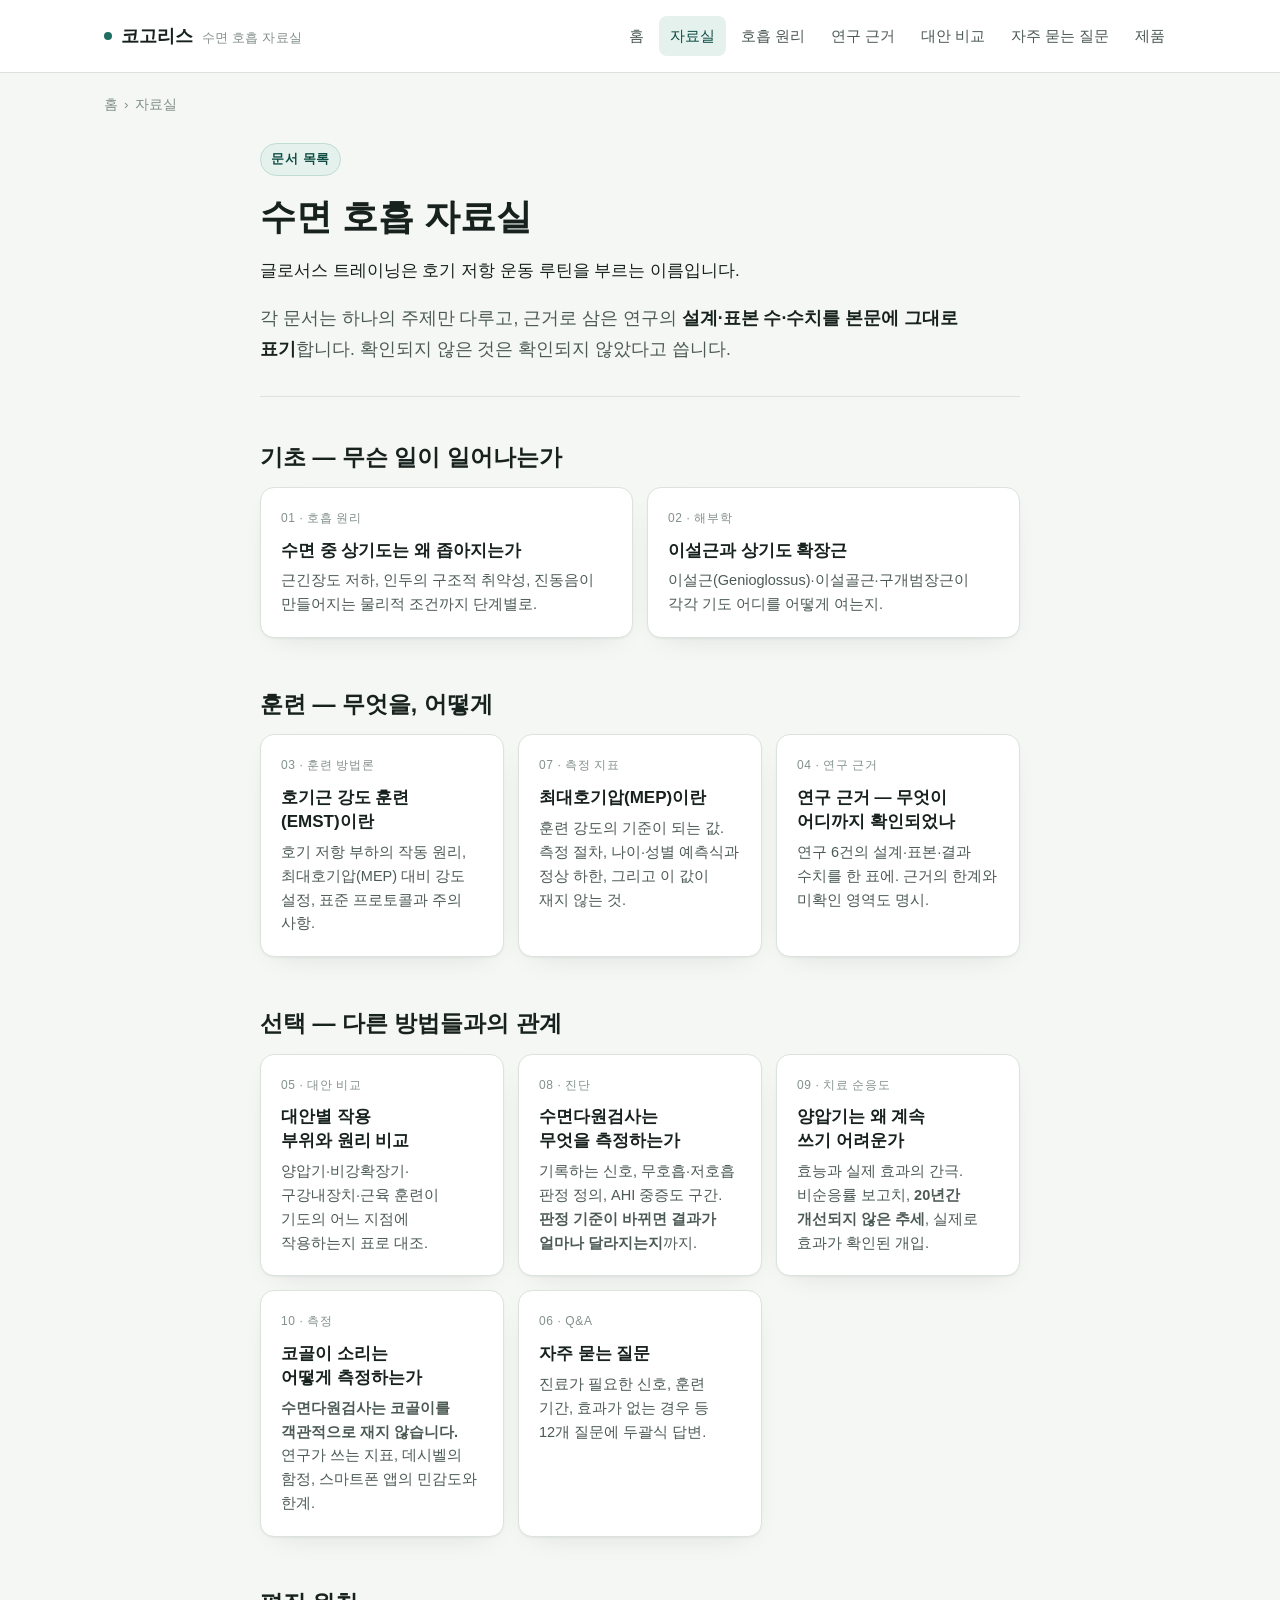
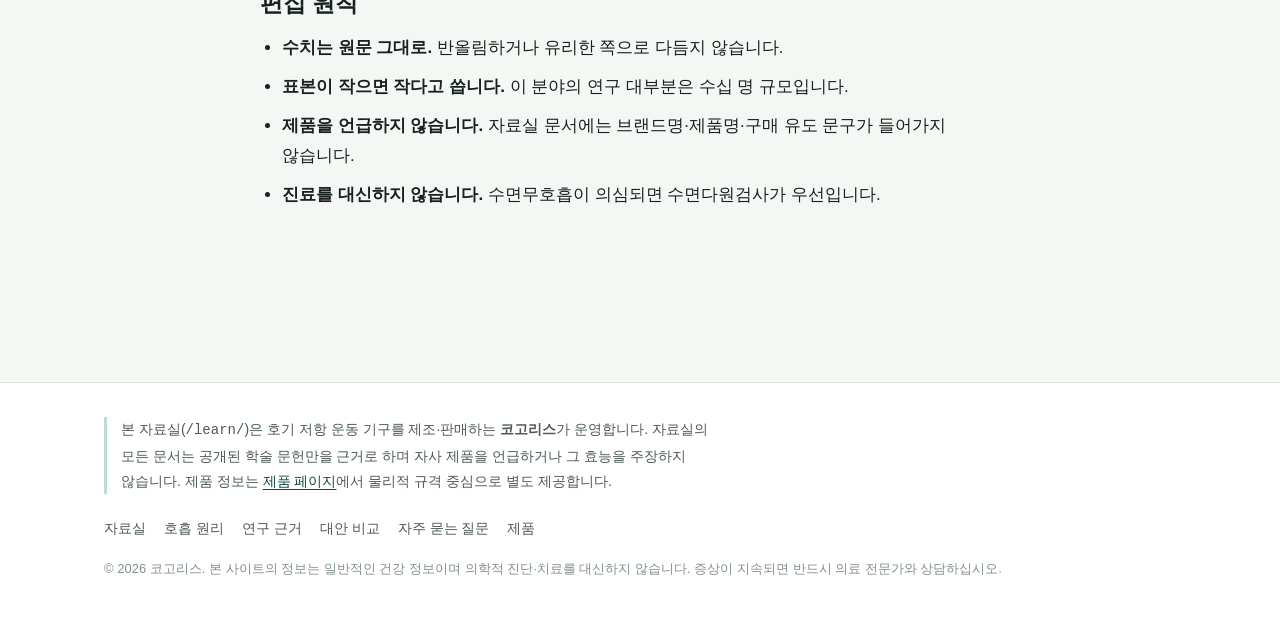
==== commit 4eee0808: "R12+R12b: unify glossus definition, add /learn/ footer link, add Naver nt_source tracking" ====
--- a/learn/index.html
+++ b/learn/index.html
@@ -4,7 +4,7 @@
 <meta charset="utf-8">
 <meta name="viewport" content="width=device-width, initial-scale=1">
 <title>수면 호흡 자료실 — 상기도 확장근·EMST 문서 목록 | 코고리스</title>
-<meta name="description" content="수면 중 상기도 협착 원리, 이설근 해부학, 호기근 강도 훈련(EMST) 연구, 양압기·비강확장기 대안 비교 등 수면 호흡 관련 학술 자료 문서 목록입니다. 글로서스 트레이닝은 이 자료실에서 혀·호흡 근육 운동을 가리키는 이름입니다.">
+<meta name="description" content="수면 중 상기도 협착 원리, 이설근 해부학, 호기근 강도 훈련(EMST) 연구, 양압기·비강확장기 대안 비교 등 수면 호흡 관련 학술 자료 문서 목록입니다. 글로서스 트레이닝은 호기 저항 운동 루틴을 부르는 이름입니다.">
 <link rel="canonical" href="https://kogoris.com/learn/">
 <meta name="robots" content="index, follow, max-snippet:-1">
 <meta property="og:type" content="website">
@@ -316,7 +316,7 @@
     {
       "@type": "Thing",
       "name": "글로서스 트레이닝",
-      "description": "이설근(Genioglossus)의 이름에서 따와 이 자료실에서는 혀·호흡 근육 운동을 「글로서스 트레이닝」이라고 부릅니다."
+      "description": "글로서스 트레이닝은 호기 저항 운동 루틴을 부르는 이름입니다."
     }
   ]
 }</script>
@@ -346,7 +346,7 @@
   <div class="doc-head">
     <span class="kicker">문서 목록</span>
     <h1>수면 호흡 자료실</h1>
-    <p>이설근(Genioglossus)의 이름에서 따와 이 자료실에서는 혀·호흡 근육 운동을 「글로서스 트레이닝」이라고 부릅니다.</p>
+    <p>글로서스 트레이닝은 호기 저항 운동 루틴을 부르는 이름입니다.</p>
     <p class="summary">
       각 문서는 하나의 주제만 다루고, 근거로 삼은 연구의 <strong>설계·표본 수·수치를 본문에 그대로 표기</strong>합니다.
       확인되지 않은 것은 확인되지 않았다고 씁니다.
